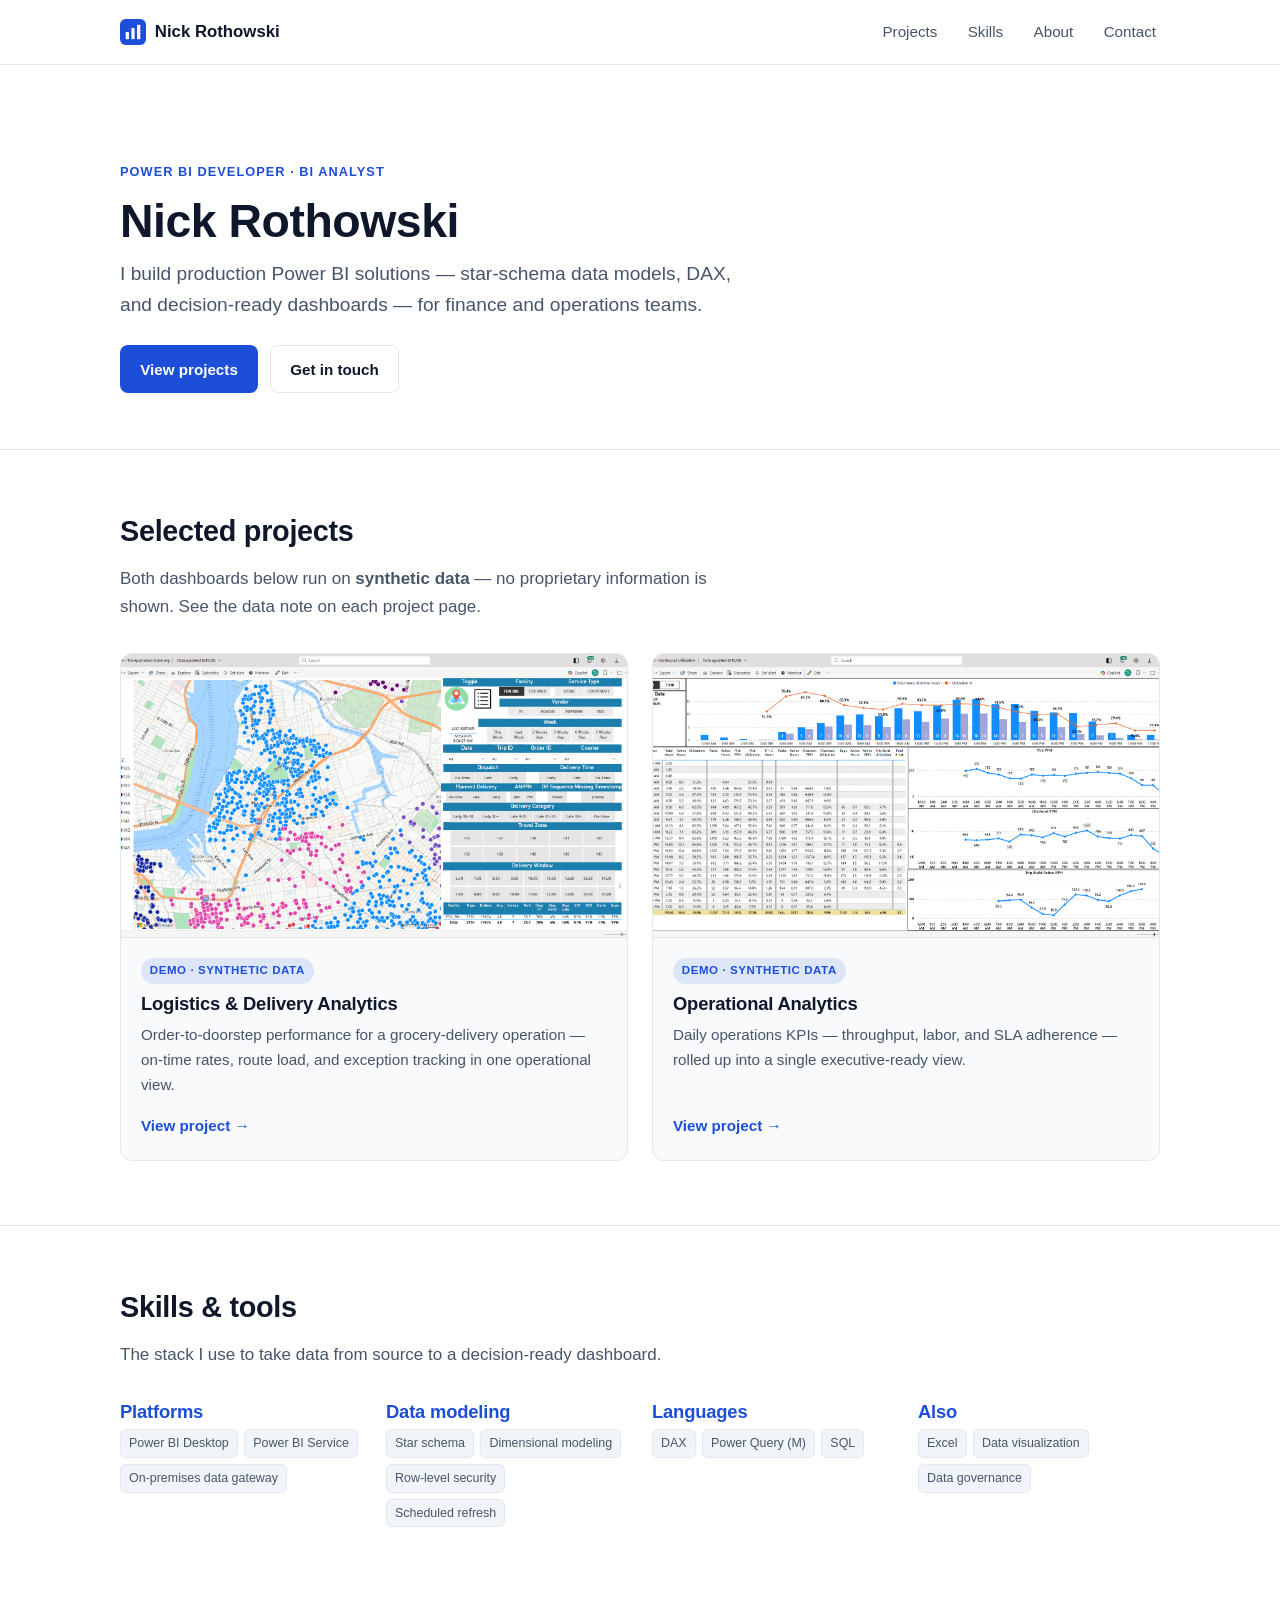
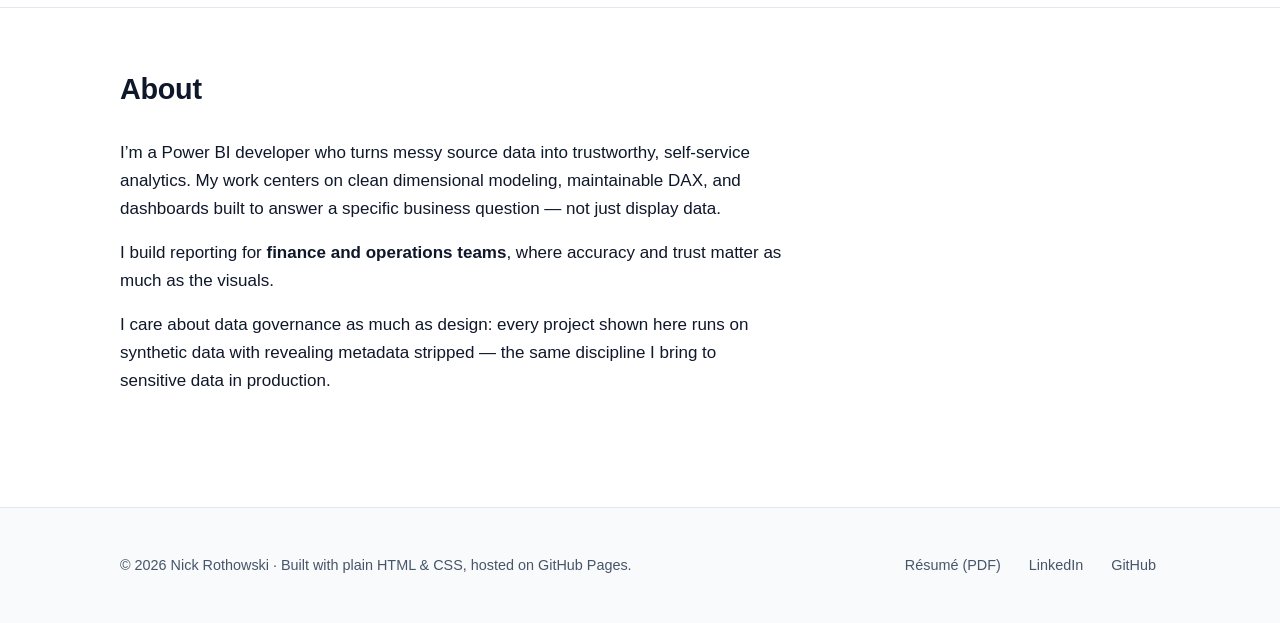
==== index.html @ 575de387 "Publish Skills, About, and resume; enlarge screenshots on click site-wide at max size About finalize" ====
<!DOCTYPE html>
<html lang="en">
<head>
  <meta charset="UTF-8" />
  <meta name="viewport" content="width=device-width, initial-scale=1.0" />
  <title>Nick Rothowski — Power BI Developer</title>
  <meta name="description" content="Power BI developer building star-schema models, DAX, and decision-ready dashboards for finance and operations teams. Portfolio of analytics projects on synthetic data." />
  <link rel="icon" type="image/svg+xml" href="assets/favicon.svg" />
  <link rel="stylesheet" href="css/styles.css" />
</head>
<body>
  <a class="skip-link" href="#main">Skip to content</a>

  <header class="site-header">
    <div class="container">
      <a class="brand" href="index.html">
        <img src="assets/favicon.svg" alt="" aria-hidden="true" />
        Nick Rothowski
      </a>
      <nav class="nav" aria-label="Primary">
        <a href="#projects">Projects</a>
        <a href="#skills">Skills</a>
        <a href="#about">About</a>
        <a href="#contact">Contact</a>
      </nav>
    </div>
  </header>

  <main id="main">
    <!-- Hero -->
    <section class="hero">
      <div class="container">
        <p class="eyebrow">Power BI Developer &middot; BI Analyst</p>
        <h1>Nick Rothowski</h1>
        <p class="lead">
          I build production Power BI solutions &mdash; star-schema data models, DAX, and
          decision-ready dashboards &mdash; for finance and operations teams.
        </p>
        <div class="hero-actions">
          <a class="btn btn-primary" href="#projects">View projects</a>
          <a class="btn btn-ghost" href="#contact">Get in touch</a>
        </div>
      </div>
    </section>

    <hr class="divider" />

    <!-- Projects -->
    <section id="projects">
      <div class="container">
        <div class="section-head">
          <h2>Selected projects</h2>
          <p>
            Both dashboards below run on <strong>synthetic data</strong> &mdash; no proprietary
            information is shown. See the data note on each project page.
          </p>
        </div>

        <div class="card-grid">
          <!-- Logistics -->
          <article class="card">
            <div class="thumb">
              <img src="assets/img/order-map.png" alt="Order Map view from the logistics dashboard" />
            </div>
            <div class="card-body">
              <span class="flag">Demo &middot; Synthetic data</span>
              <h3><a href="projects/logistics-demo.html">Logistics &amp; Delivery Analytics</a></h3>
              <p>
                Order-to-doorstep performance for a grocery-delivery operation &mdash; on-time
                rates, route load, and exception tracking in one operational view.
              </p>
              <a class="card-link" href="projects/logistics-demo.html">View project &rarr;</a>
            </div>
          </article>

          <!-- Operations -->
          <article class="card">
            <div class="thumb">
              <img src="assets/img/outbound-utilization.png" alt="Outbound Utilization view from the operations dashboard" />
            </div>
            <div class="card-body">
              <span class="flag">Demo &middot; Synthetic data</span>
              <h3><a href="projects/operations-demo.html">Operational Analytics</a></h3>
              <p>
                Daily operations KPIs &mdash; throughput, labor, and SLA adherence &mdash;
                rolled up into a single executive-ready view.
              </p>
              <a class="card-link" href="projects/operations-demo.html">View project &rarr;</a>
            </div>
          </article>
        </div>
      </div>
    </section>

    <hr class="divider" />

    <!-- Skills -->
    <section id="skills">
      <div class="container">
        <div class="section-head">
          <h2>Skills &amp; tools</h2>
          <p>The stack I use to take data from source to a decision-ready dashboard.</p>
        </div>
        <div class="build-grid">
          <div>
            <h3>Platforms</h3>
            <ul class="tags">
              <li>Power BI Desktop</li>
              <li>Power BI Service</li>
              <li>On-premises data gateway</li>
            </ul>
          </div>
          <div>
            <h3>Data modeling</h3>
            <ul class="tags">
              <li>Star schema</li>
              <li>Dimensional modeling</li>
              <li>Row-level security</li>
              <li>Scheduled refresh</li>
            </ul>
          </div>
          <div>
            <h3>Languages</h3>
            <ul class="tags">
              <li>DAX</li>
              <li>Power Query (M)</li>
              <li>SQL</li>
            </ul>
          </div>
          <div>
            <h3>Also</h3>
            <ul class="tags">
              <li>Excel</li>
              <li>Data visualization</li>
              <li>Data governance</li>
            </ul>
          </div>
        </div>
      </div>
    </section>

    <hr class="divider" />

    <!-- About -->
    <section id="about">
      <div class="container">
        <div class="section-head">
          <h2>About</h2>
        </div>
        <div class="prose stack">
          <p>
            I&rsquo;m a Power BI developer who turns messy source data into trustworthy,
            self-service analytics. My work centers on clean dimensional modeling, maintainable
            DAX, and dashboards built to answer a specific business question &mdash; not just display data.
          </p>
          <p>
            I build reporting for <strong>finance and operations teams</strong>, where accuracy and
            trust matter as much as the visuals.
          </p>
          <p>
            I care about data governance as much as design: every project shown here runs on
            synthetic data with revealing metadata stripped &mdash; the same discipline I bring to
            sensitive data in production.
          </p>
        </div>
      </div>
    </section>
  </main>

  <footer class="site-footer" id="contact">
    <div class="container">
      <p>&copy; <span id="year">2026</span> Nick Rothowski &middot; Built with plain HTML &amp; CSS, hosted on GitHub Pages.</p>
      <nav class="footer-links" aria-label="Contact and profiles">
        <a href="assets/Nick-Rothowski-Resume.pdf">Résumé (PDF)</a>
        <a href="https://www.linkedin.com/in/nrothowski" target="_blank" rel="noopener">LinkedIn</a>
        <a href="https://github.com/nrothowski" target="_blank" rel="noopener">GitHub</a>
      </nav>
    </div>
  </footer>

  <script src="js/lightbox.js" defer></script>
  <script>
    // Keep the footer year current without a build step.
    document.getElementById('year').textContent = new Date().getFullYear();
  </script>
</body>
</html>
---- css/styles.css ----
/* ==========================================================================
   Portfolio — professional, minimal stylesheet
   Single file, no build step. Light + dark mode via CSS variables.
   ========================================================================== */

/* Design tokens -------------------------------------------------------------- */
:root {
  --bg: #ffffff;
  --surface: #f8fafc;
  --surface-2: #f1f5f9;
  --text: #0f172a;
  --muted: #475569;
  --border: #e2e8f0;
  --accent: #1d4ed8;
  --accent-strong: #1e40af;
  --on-accent: #ffffff;        /* text color on accent-filled buttons */

  /* "Data & privacy" callout — green reads as safe / compliant */
  --note-bg: #ecfdf5;
  --note-border: #6ee7b7;
  --note-text: #065f46;

  --maxw: 1080px;
  --radius: 12px;
  --shadow: 0 1px 2px rgba(15, 23, 42, .04), 0 4px 16px rgba(15, 23, 42, .06);
  --font: -apple-system, BlinkMacSystemFont, "Segoe UI", Roboto, Helvetica, Arial,
          "Apple Color Emoji", "Segoe UI Emoji", sans-serif;
}

@media (prefers-color-scheme: dark) {
  :root {
    --bg: #0b1120;
    --surface: #111827;
    --surface-2: #1e293b;
    --text: #e2e8f0;
    --muted: #94a3b8;
    --border: #1e293b;
    --accent: #60a5fa;
    --accent-strong: #93c5fd;
    --on-accent: #0b1120;        /* dark text reads on the lighter dark-mode accent */
    --note-bg: rgba(6, 95, 70, .18);
    --note-border: #047857;
    --note-text: #6ee7b7;
    --shadow: 0 1px 2px rgba(0, 0, 0, .3), 0 4px 16px rgba(0, 0, 0, .35);
  }
}

/* Base ----------------------------------------------------------------------- */
*, *::before, *::after { box-sizing: border-box; }

html { scroll-behavior: smooth; }

body {
  margin: 0;
  font-family: var(--font);
  font-size: 17px;
  line-height: 1.65;
  color: var(--text);
  background: var(--bg);
  -webkit-font-smoothing: antialiased;
}

h1, h2, h3 { line-height: 1.2; letter-spacing: -0.01em; }
h1 { font-size: clamp(2rem, 4vw, 2.9rem); margin: 0 0 .5rem; }
h2 { font-size: clamp(1.4rem, 2.4vw, 1.8rem); margin: 0 0 1rem; }
h3 { font-size: 1.15rem; margin: 0 0 .4rem; }
p  { margin: 0 0 1rem; }

a { color: var(--accent); text-decoration: none; }
a:hover { color: var(--accent-strong); text-decoration: underline; }

:focus-visible {
  outline: 3px solid var(--accent);
  outline-offset: 2px;
  border-radius: 4px;
}

img { max-width: 100%; display: block; }

.container { max-width: var(--maxw); margin: 0 auto; padding: 0 1.25rem; }

/* Skip link for keyboard / screen-reader users */
.skip-link {
  position: absolute;
  left: -9999px;
  top: 0;
  background: var(--accent);
  color: #fff;
  padding: .6rem 1rem;
  z-index: 100;
}
.skip-link:focus { left: 1rem; top: 1rem; }

/* Header / nav --------------------------------------------------------------- */
.site-header {
  border-bottom: 1px solid var(--border);
  background: color-mix(in srgb, var(--bg) 85%, transparent);
  position: sticky;
  top: 0;
  z-index: 20;
  backdrop-filter: saturate(140%) blur(8px);
}
.site-header .container {
  display: flex;
  align-items: center;
  justify-content: space-between;
  gap: 1rem;
  min-height: 64px;
}
.brand {
  font-weight: 700;
  font-size: 1.05rem;
  color: var(--text);
  display: inline-flex;
  align-items: center;
  gap: .55rem;
}
.brand:hover { text-decoration: none; }
.brand img { width: 26px; height: 26px; }
.nav { display: flex; gap: 1.4rem; flex-wrap: wrap; }
.nav a { display: inline-block; padding: .35rem .25rem; color: var(--muted); font-size: .95rem; font-weight: 500; }
.nav a:hover { color: var(--accent); text-decoration: none; }

/* Hero ----------------------------------------------------------------------- */
.hero { padding: clamp(3rem, 8vw, 6rem) 0 clamp(2rem, 5vw, 3.5rem); }
.hero .eyebrow {
  text-transform: uppercase;
  letter-spacing: .08em;
  font-size: .8rem;
  font-weight: 600;
  color: var(--accent);
  margin: 0 0 .75rem;
}
.hero .lead { font-size: 1.2rem; color: var(--muted); max-width: 60ch; }
.hero-actions { margin-top: 1.5rem; display: flex; gap: .75rem; flex-wrap: wrap; }

/* Buttons -------------------------------------------------------------------- */
.btn {
  display: inline-flex;
  align-items: center;
  gap: .5rem;
  padding: .65rem 1.2rem;
  border-radius: 8px;
  font-weight: 600;
  font-size: .95rem;
  border: 1px solid transparent;
  cursor: pointer;
}
.btn-primary { background: var(--accent); color: var(--on-accent); }
.btn-primary:hover { background: var(--accent-strong); color: var(--on-accent); text-decoration: none; }
.btn-ghost { background: transparent; color: var(--text); border-color: var(--border); }
.btn-ghost:hover { background: var(--surface-2); text-decoration: none; }

/* Sections ------------------------------------------------------------------- */
section { padding: clamp(2.5rem, 6vw, 4rem) 0; }
.section-head { max-width: 65ch; margin-bottom: 2rem; }
.section-head p { color: var(--muted); margin: 0; }
.divider { border: 0; border-top: 1px solid var(--border); margin: 0; }

/* Project cards (landing) ---------------------------------------------------- */
.card-grid {
  display: grid;
  grid-template-columns: repeat(auto-fit, minmax(min(290px, 100%), 1fr));
  gap: 1.5rem;
}
.card {
  display: flex;
  flex-direction: column;
  background: var(--surface);
  border: 1px solid var(--border);
  border-radius: var(--radius);
  overflow: hidden;
  transition: transform .15s ease, box-shadow .15s ease;
}
.card:hover { transform: translateY(-3px); box-shadow: var(--shadow); }
.card .thumb { aspect-ratio: 16 / 9; background: var(--surface-2); border-bottom: 1px solid var(--border); }
.card .thumb img { width: 100%; height: 100%; object-fit: cover; }
.card-body { padding: 1.25rem 1.25rem 1.4rem; display: flex; flex-direction: column; flex: 1; }
.card .flag {
  align-self: flex-start;
  font-size: .72rem;
  font-weight: 700;
  text-transform: uppercase;
  letter-spacing: .05em;
  color: var(--accent);
  background: color-mix(in srgb, var(--accent) 12%, transparent);
  padding: .2rem .55rem;
  border-radius: 999px;
  margin-bottom: .6rem;
}
.card h3 a { color: var(--text); }
.card h3 a:hover { color: var(--accent); }
.card p { color: var(--muted); font-size: .95rem; }
.card .card-link { margin-top: auto; font-weight: 600; font-size: .95rem; }

/* Tags ----------------------------------------------------------------------- */
.tags { display: flex; flex-wrap: wrap; gap: .4rem; margin: .25rem 0 1rem; padding: 0; list-style: none; }
.tags li {
  font-size: .78rem;
  color: var(--muted);
  background: var(--surface-2);
  border: 1px solid var(--border);
  border-radius: 6px;
  padding: .18rem .5rem;
}

/* Data & privacy callout ----------------------------------------------------- */
.data-note {
  display: flex;
  gap: .85rem;
  background: var(--note-bg);
  border: 1px solid var(--note-border);
  color: var(--note-text);
  border-radius: var(--radius);
  padding: 1rem 1.15rem;
  margin: 1.5rem 0;
}
.data-note svg { flex: none; width: 22px; height: 22px; margin-top: 2px; }
.data-note strong { display: block; margin-bottom: .15rem; }
.data-note p { margin: 0; font-size: .95rem; }

/* Project page --------------------------------------------------------------- */
.project-hero { padding: clamp(2.5rem, 6vw, 4rem) 0 1rem; }
.project-hero .eyebrow { color: var(--accent); font-weight: 600; font-size: .85rem; letter-spacing: .04em; }
.project-hero .lead { font-size: 1.2rem; color: var(--muted); max-width: 65ch; }
.back-link { display: inline-block; margin-bottom: 1.25rem; font-size: .92rem; }

.gallery { display: grid; grid-template-columns: repeat(auto-fit, minmax(min(320px, 100%), 1fr)); gap: 1.25rem; }
.gallery figure { margin: 0; }
.gallery img {
  width: 100%;
  border: 1px solid var(--border);
  border-radius: var(--radius);
  background: var(--surface-2);
}
.gallery figcaption { color: var(--muted); font-size: .88rem; margin-top: .5rem; }

.build-grid { display: grid; grid-template-columns: repeat(auto-fit, minmax(min(240px, 100%), 1fr)); gap: 1.5rem; margin-top: 1rem; }
.build-grid h3 { color: var(--accent); }
.build-grid p { color: var(--muted); font-size: .95rem; margin: 0; }

.prose { max-width: 70ch; }
.prose ul { color: var(--muted); padding-left: 1.2rem; }
.prose li { margin-bottom: .4rem; }

/* Footer --------------------------------------------------------------------- */
.site-footer {
  border-top: 1px solid var(--border);
  background: var(--surface);
  padding: 2.5rem 0;
  margin-top: 2rem;
}
.site-footer .container { display: flex; flex-wrap: wrap; gap: 1rem 2rem; justify-content: space-between; align-items: center; }
.site-footer p { color: var(--muted); font-size: .9rem; margin: 0; }
.footer-links { display: flex; gap: 1.25rem; flex-wrap: wrap; }
.footer-links a { display: inline-block; padding: .35rem .25rem; color: var(--muted); font-size: .9rem; }
.footer-links a:hover { color: var(--accent); text-decoration: none; }

/* Utilities ------------------------------------------------------------------ */
.muted { color: var(--muted); }
.stack > * + * { margin-top: 1rem; }

/* Small screens: stack the header so nav links don't cram beside the name ----- */
@media (max-width: 560px) {
  .site-header .container {
    flex-direction: column;
    align-items: stretch;
    gap: .5rem;
    min-height: 0;
    padding-top: .75rem;
    padding-bottom: .75rem;
  }
  .nav { justify-content: center; gap: .25rem 1.1rem; }
}

/* Lightbox (click-to-enlarge gallery screenshots) ---------------------------- */
.gallery img, .card .thumb img { cursor: zoom-in; }
.lightbox {
  position: fixed;
  inset: 0;
  z-index: 1000;
  display: none;
  flex-direction: column;
  align-items: center;
  justify-content: center;
  gap: .6rem;
  padding: 1rem;
  background: rgba(2, 6, 23, .88);
  backdrop-filter: blur(4px);
}
.lightbox.is-open { display: flex; }
.lightbox-img {
  max-width: 98vw;
  max-height: 90vh;
  width: auto;
  height: auto;
  border-radius: 8px;
  background: #fff;
  box-shadow: 0 12px 48px rgba(0, 0, 0, .55);
}
.lightbox-caption {
  margin: 0;
  max-width: 70ch;
  text-align: center;
  color: #e2e8f0;
  font-size: .92rem;
}
.lightbox-close {
  position: absolute;
  top: 1rem;
  right: 1.25rem;
  width: 44px;
  height: 44px;
  font-size: 1.7rem;
  line-height: 1;
  color: #fff;
  background: rgba(255, 255, 255, .12);
  border: 1px solid rgba(255, 255, 255, .28);
  border-radius: 8px;
  cursor: pointer;
}
.lightbox-close:hover { background: rgba(255, 255, 255, .22); }
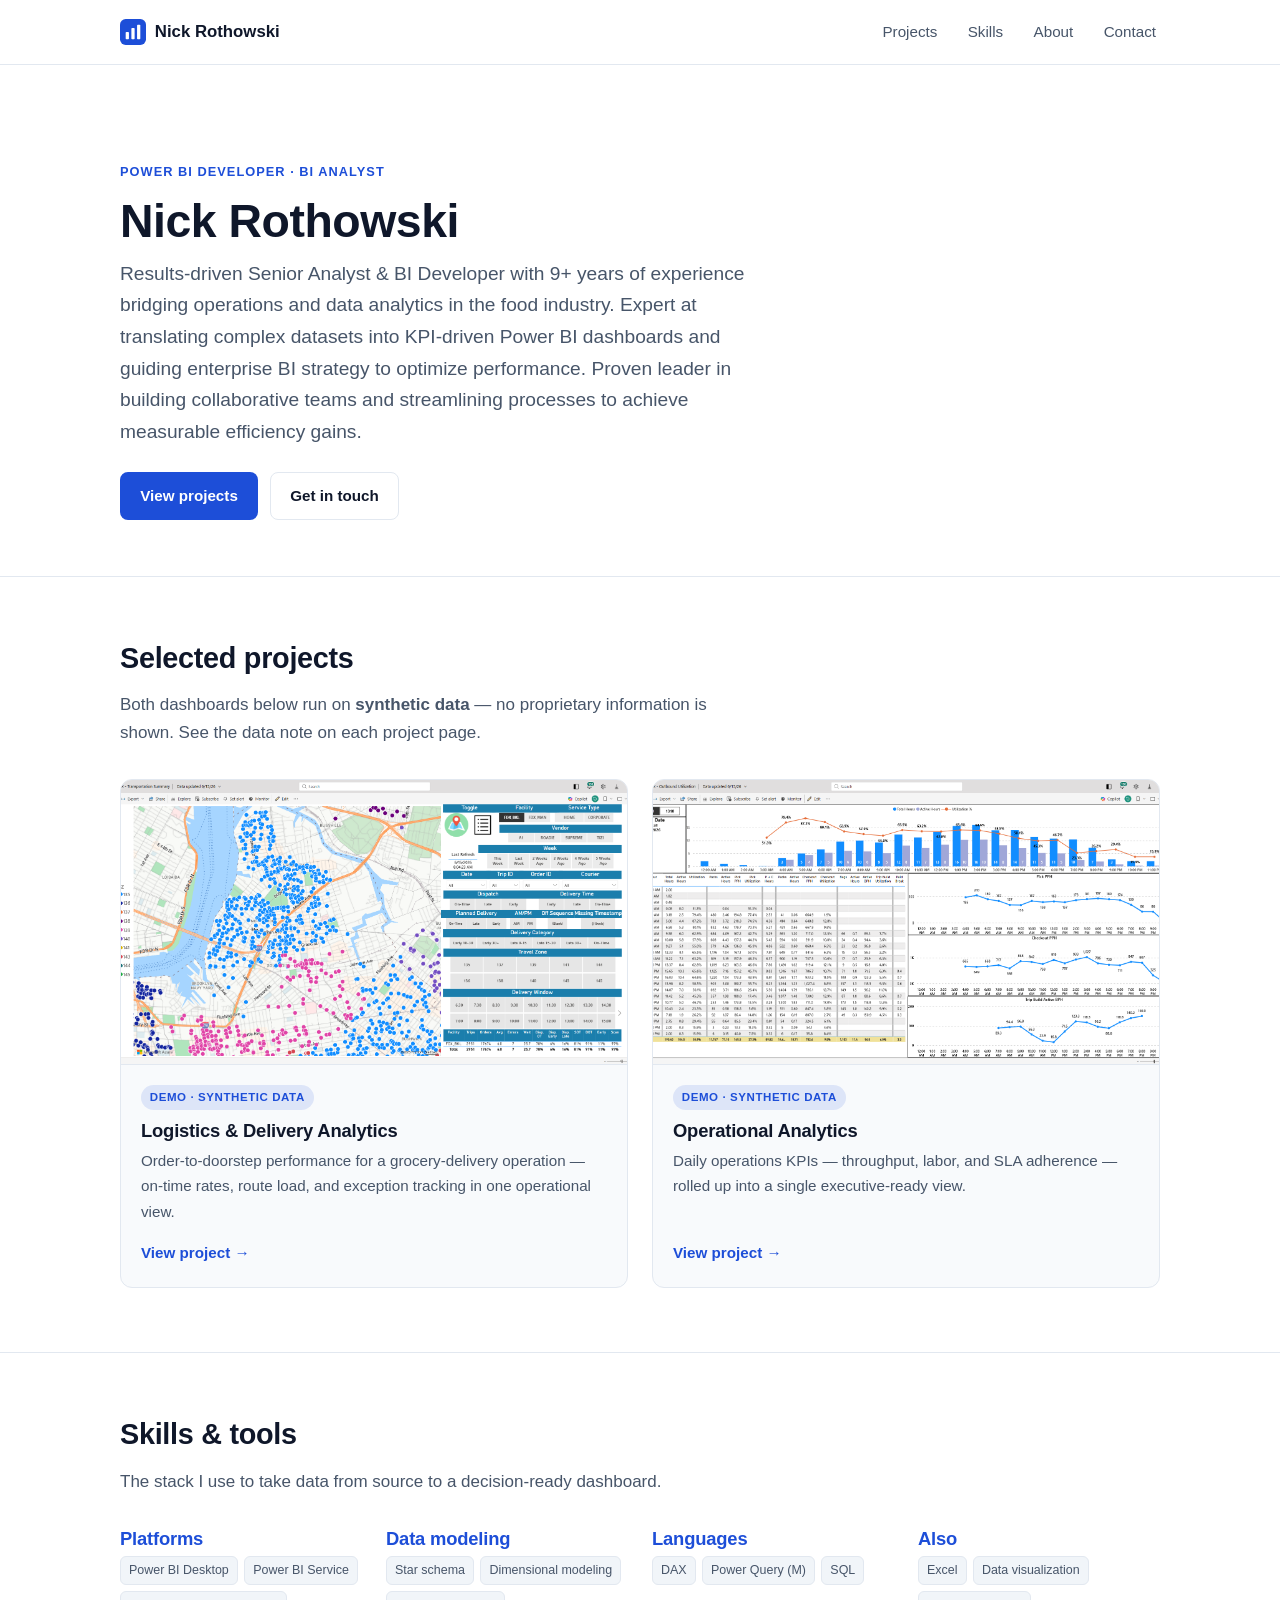
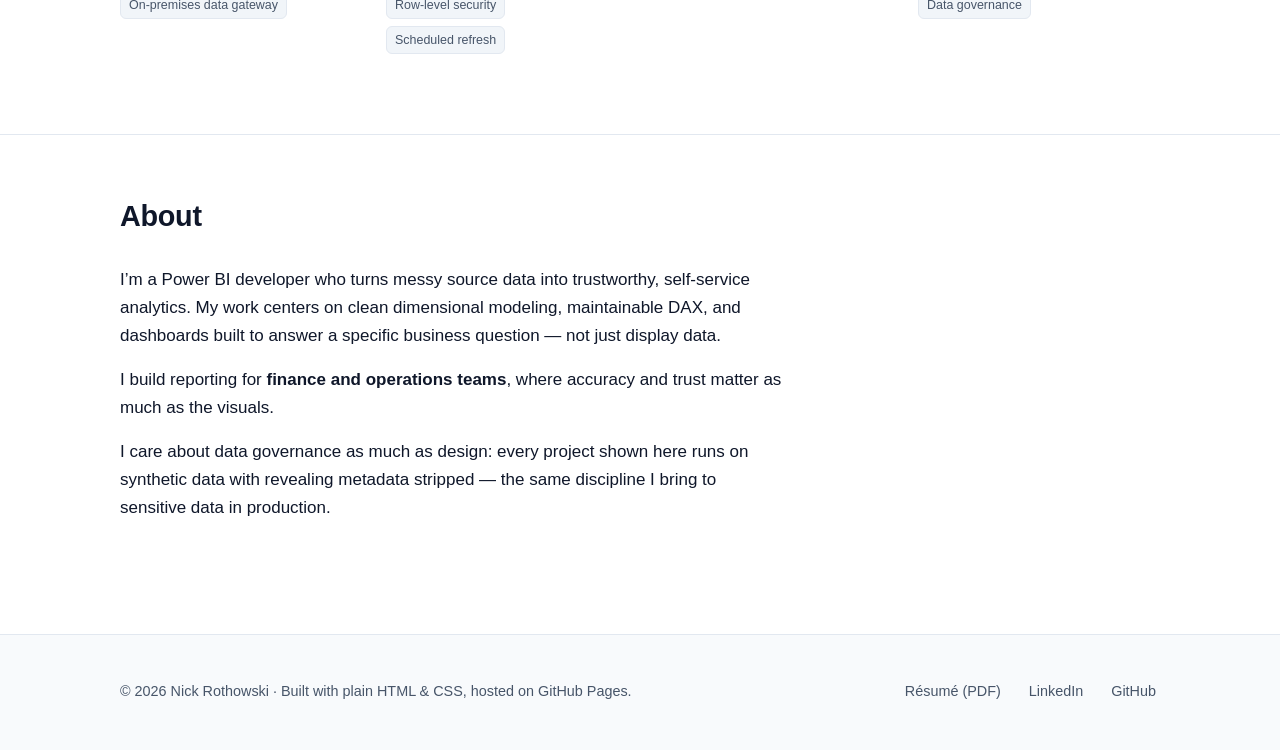
==== commit 0585b780: "Update hero summary; auto-calculate years of experience from Sept 2017" ====
--- a/index.html
+++ b/index.html
@@ -33,8 +33,11 @@
         <p class="eyebrow">Power BI Developer &middot; BI Analyst</p>
         <h1>Nick Rothowski</h1>
         <p class="lead">
-          I build production Power BI solutions &mdash; star-schema data models, DAX, and
-          decision-ready dashboards &mdash; for finance and operations teams.
+          Results-driven Senior Analyst &amp; BI Developer with <span id="yoe">8</span>+ years of
+          experience bridging operations and data analytics in the food industry. Expert at translating
+          complex datasets into KPI-driven Power BI dashboards and guiding enterprise BI strategy to
+          optimize performance. Proven leader in building collaborative teams and streamlining processes
+          to achieve measurable efficiency gains.
         </p>
         <div class="hero-actions">
           <a class="btn btn-primary" href="#projects">View projects</a>
@@ -182,6 +185,19 @@
   <script>
     // Keep the footer year current without a build step.
     document.getElementById('year').textContent = new Date().getFullYear();
+
+    // Years of experience — full years since the start date (Sept 5, 2017)
+    (function () {
+      var start = new Date(2017, 8, 5);   // months are 0-indexed, so 8 = September
+      var now = new Date();
+      var years = now.getFullYear() - start.getFullYear();
+      var beforeAnniversary =
+        now.getMonth() < start.getMonth() ||
+        (now.getMonth() === start.getMonth() && now.getDate() < start.getDate());
+      if (beforeAnniversary) years--;
+      var el = document.getElementById('yoe');
+      if (el) el.textContent = years;
+    })();
   </script>
 </body>
 </html>
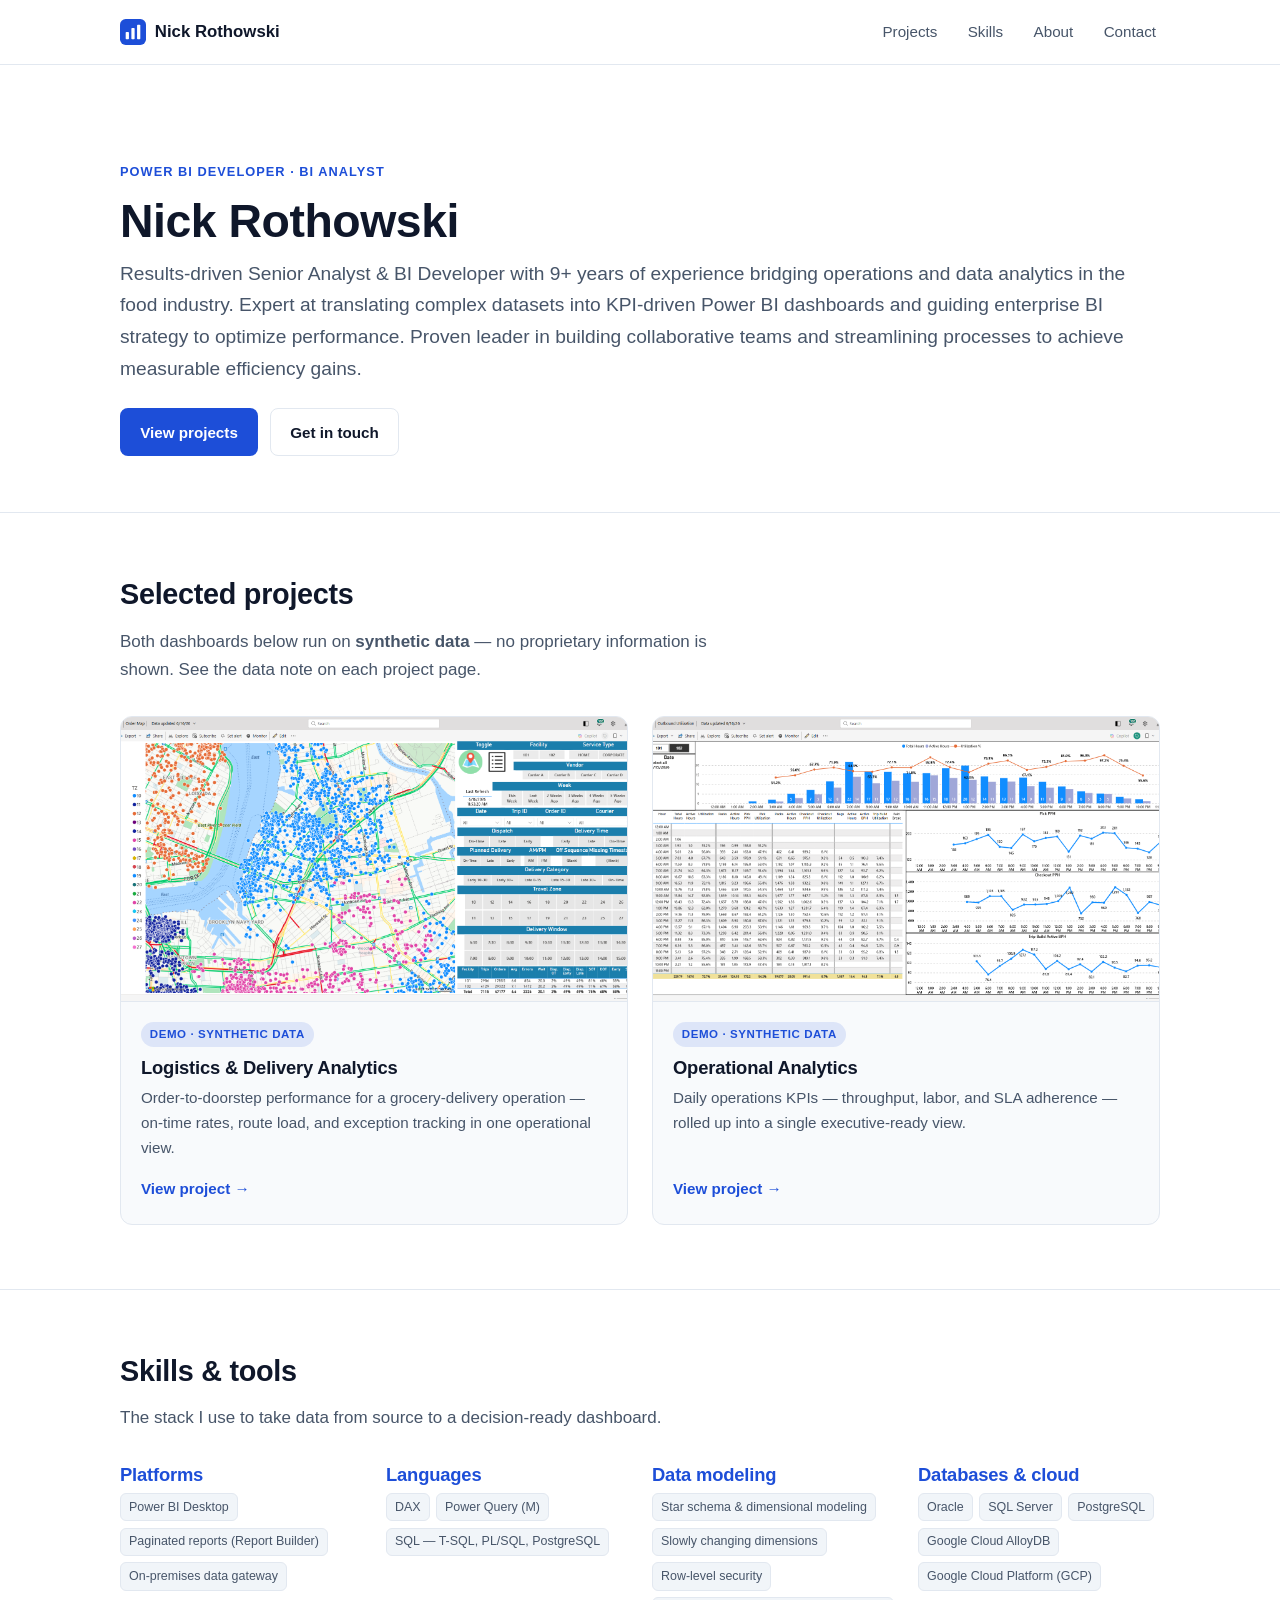
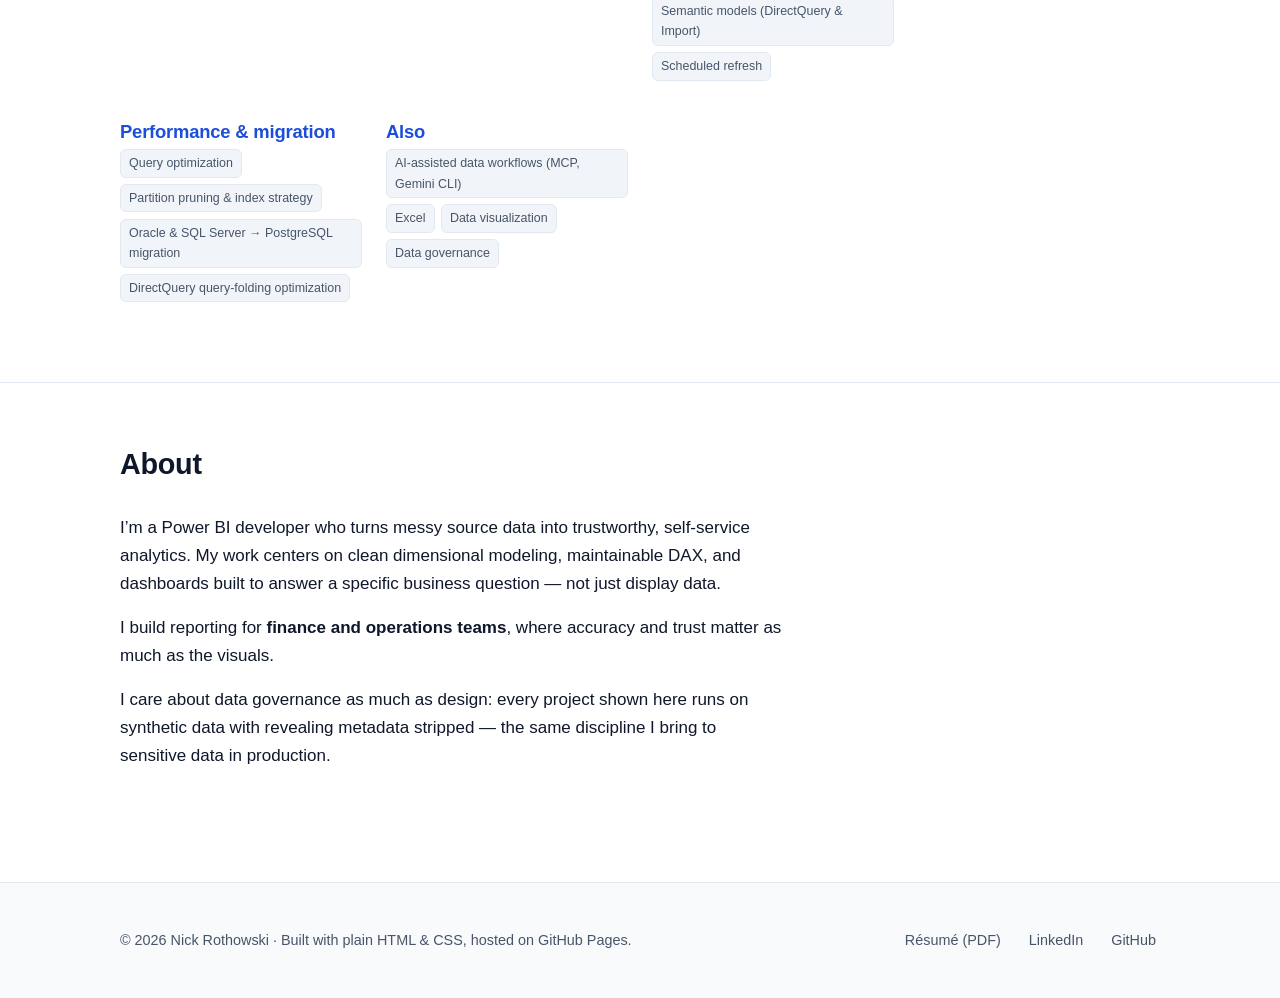
==== commit abdb7088: "Expand Skills & tools (databases/cloud, performance/migration, AI workflows)" ====
--- a/index.html
+++ b/index.html
@@ -109,17 +109,8 @@
             <h3>Platforms</h3>
             <ul class="tags">
               <li>Power BI Desktop</li>
-              <li>Power BI Service</li>
+              <li>Paginated reports (Report Builder)</li>
               <li>On-premises data gateway</li>
-            </ul>
-          </div>
-          <div>
-            <h3>Data modeling</h3>
-            <ul class="tags">
-              <li>Star schema</li>
-              <li>Dimensional modeling</li>
-              <li>Row-level security</li>
-              <li>Scheduled refresh</li>
             </ul>
           </div>
           <div>
@@ -127,12 +118,42 @@
             <ul class="tags">
               <li>DAX</li>
               <li>Power Query (M)</li>
-              <li>SQL</li>
+              <li>SQL &mdash; T-SQL, PL/SQL, PostgreSQL</li>
+            </ul>
+          </div>
+          <div>
+            <h3>Data modeling</h3>
+            <ul class="tags">
+              <li>Star schema &amp; dimensional modeling</li>
+              <li>Slowly changing dimensions</li>
+              <li>Row-level security</li>
+              <li>Semantic models (DirectQuery &amp; Import)</li>
+              <li>Scheduled refresh</li>
+            </ul>
+          </div>
+          <div>
+            <h3>Databases &amp; cloud</h3>
+            <ul class="tags">
+              <li>Oracle</li>
+              <li>SQL Server</li>
+              <li>PostgreSQL</li>
+              <li>Google Cloud AlloyDB</li>
+              <li>Google Cloud Platform (GCP)</li>
+            </ul>
+          </div>
+          <div>
+            <h3>Performance &amp; migration</h3>
+            <ul class="tags">
+              <li>Query optimization</li>
+              <li>Partition pruning &amp; index strategy</li>
+              <li>Oracle &amp; SQL Server &rarr; PostgreSQL migration</li>
+              <li>DirectQuery query-folding optimization</li>
             </ul>
           </div>
           <div>
             <h3>Also</h3>
             <ul class="tags">
+              <li>AI-assisted data workflows (MCP, Gemini CLI)</li>
               <li>Excel</li>
               <li>Data visualization</li>
               <li>Data governance</li>
--- a/css/styles.css
+++ b/css/styles.css
@@ -131,7 +131,7 @@
   color: var(--accent);
   margin: 0 0 .75rem;
 }
-.hero .lead { font-size: 1.2rem; color: var(--muted); max-width: 60ch; }
+.hero .lead { font-size: 1.2rem; color: var(--muted); max-width: none; }
 .hero-actions { margin-top: 1.5rem; display: flex; gap: .75rem; flex-wrap: wrap; }
 
 /* Buttons -------------------------------------------------------------------- */
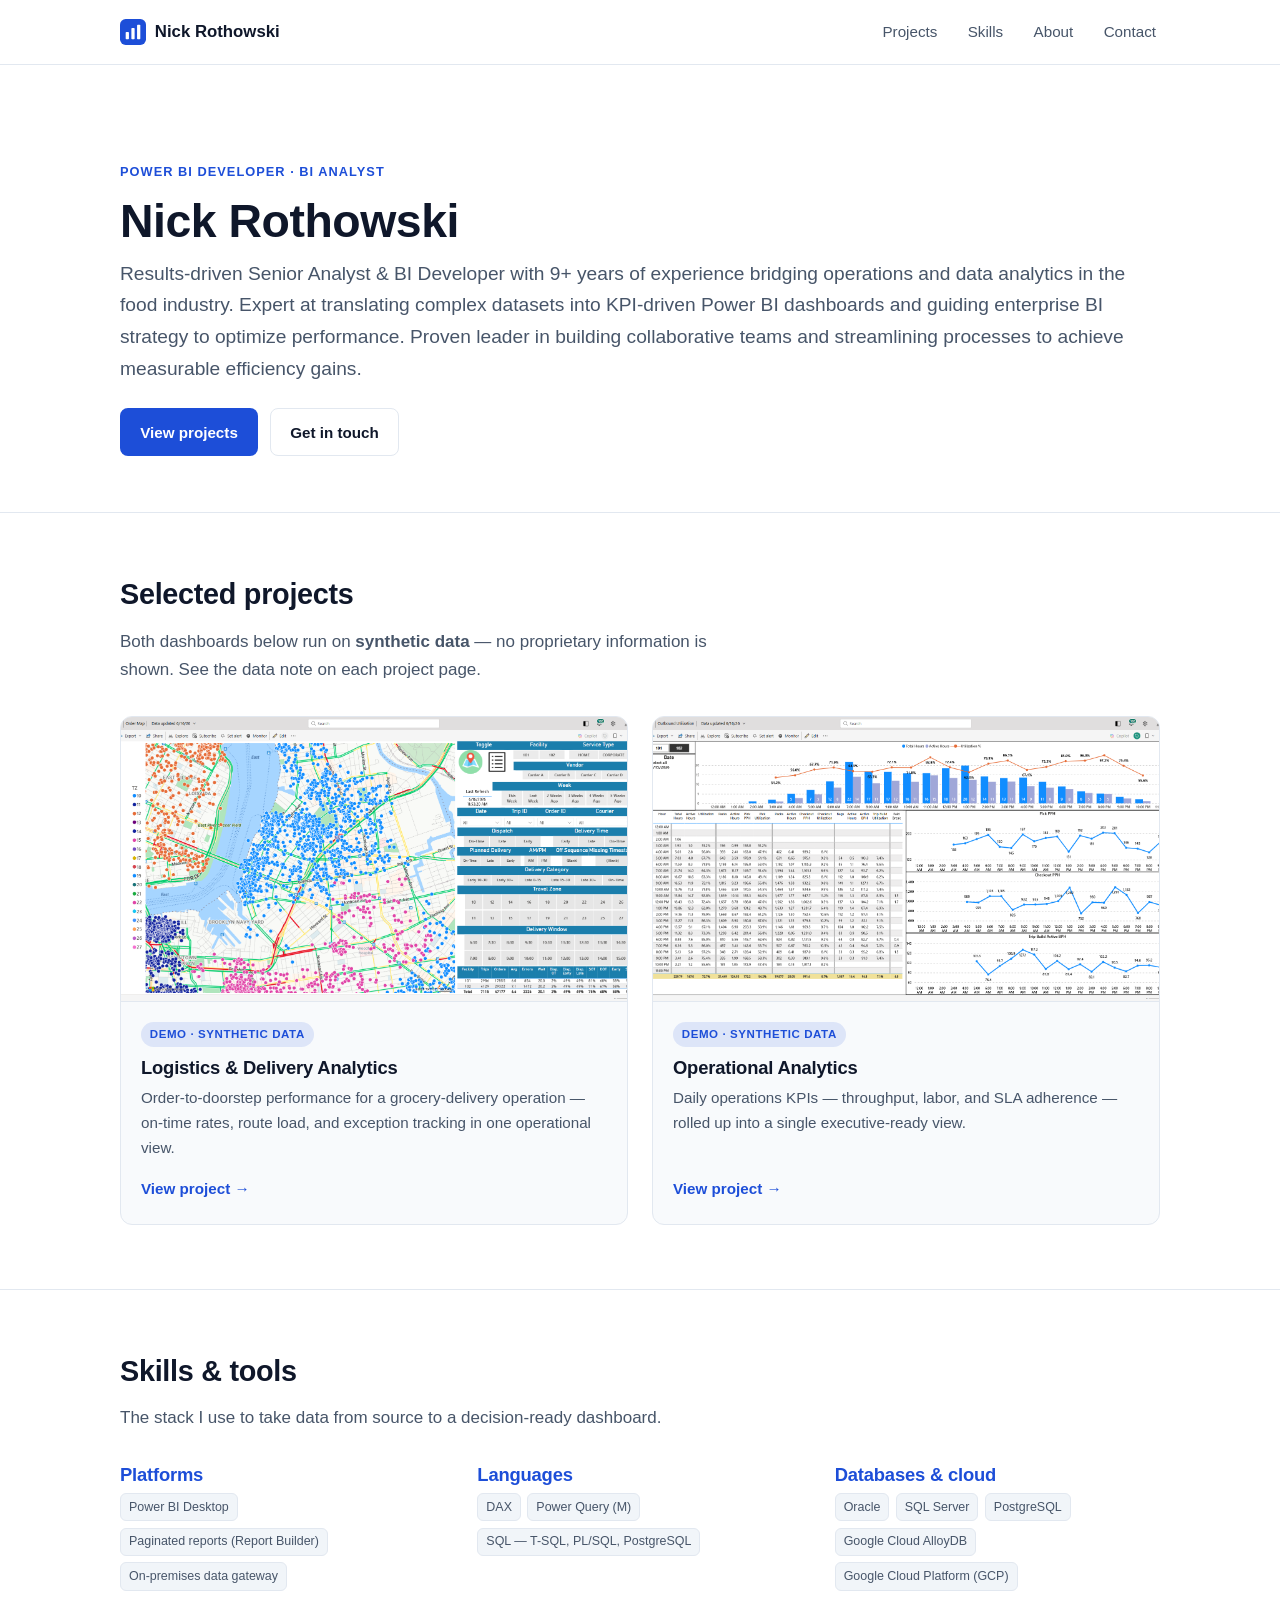
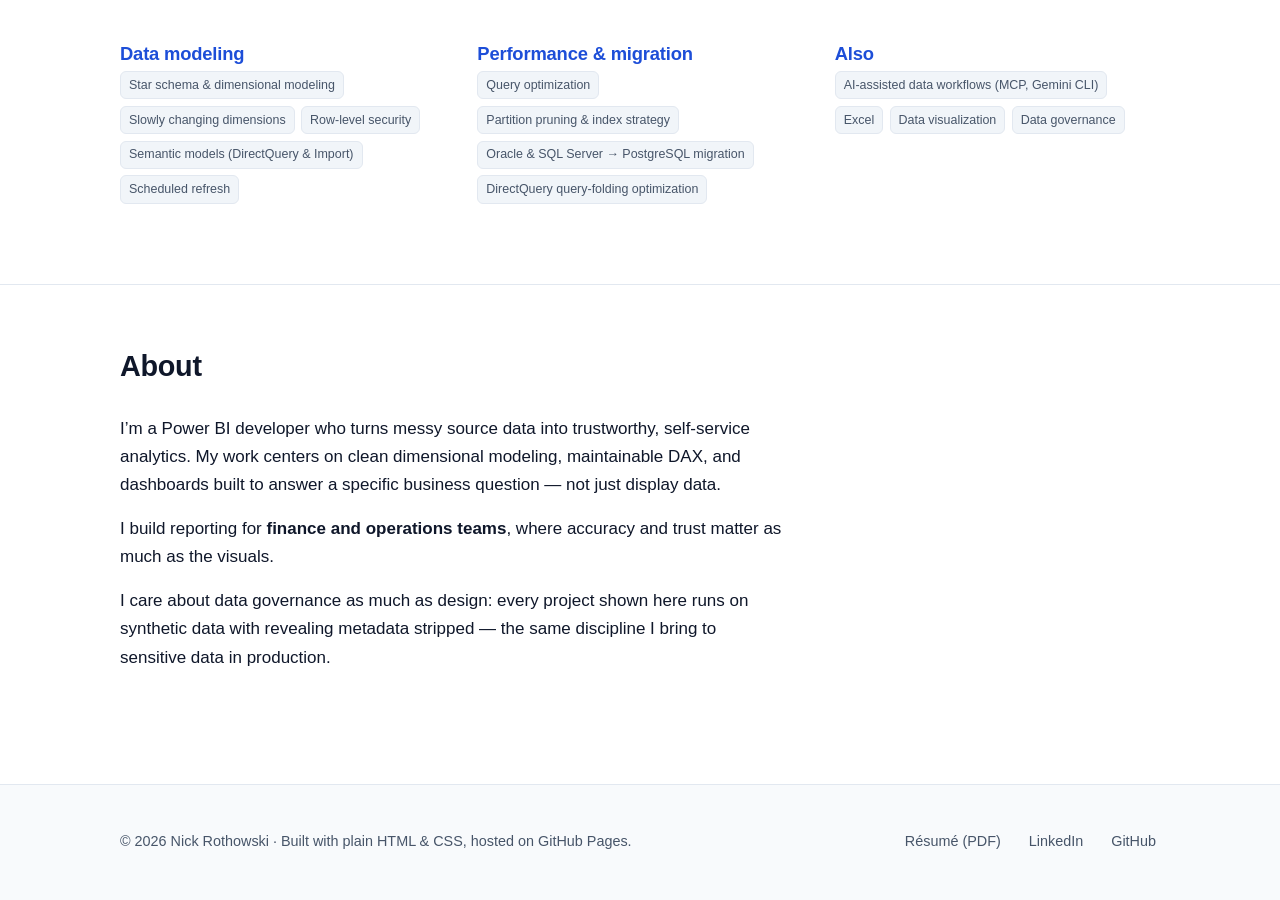
==== commit f075bd9d: "Lay out Skills as a fixed 3-column grid; reorder groups into two clean rows" ====
--- a/index.html
+++ b/index.html
@@ -104,7 +104,7 @@
           <h2>Skills &amp; tools</h2>
           <p>The stack I use to take data from source to a decision-ready dashboard.</p>
         </div>
-        <div class="build-grid">
+        <div class="build-grid skills-grid">
           <div>
             <h3>Platforms</h3>
             <ul class="tags">
@@ -119,6 +119,16 @@
               <li>DAX</li>
               <li>Power Query (M)</li>
               <li>SQL &mdash; T-SQL, PL/SQL, PostgreSQL</li>
+            </ul>
+          </div>
+          <div>
+            <h3>Databases &amp; cloud</h3>
+            <ul class="tags">
+              <li>Oracle</li>
+              <li>SQL Server</li>
+              <li>PostgreSQL</li>
+              <li>Google Cloud AlloyDB</li>
+              <li>Google Cloud Platform (GCP)</li>
             </ul>
           </div>
           <div>
@@ -129,16 +139,6 @@
               <li>Row-level security</li>
               <li>Semantic models (DirectQuery &amp; Import)</li>
               <li>Scheduled refresh</li>
-            </ul>
-          </div>
-          <div>
-            <h3>Databases &amp; cloud</h3>
-            <ul class="tags">
-              <li>Oracle</li>
-              <li>SQL Server</li>
-              <li>PostgreSQL</li>
-              <li>Google Cloud AlloyDB</li>
-              <li>Google Cloud Platform (GCP)</li>
             </ul>
           </div>
           <div>
--- a/css/styles.css
+++ b/css/styles.css
@@ -239,6 +239,11 @@
 .build-grid h3 { color: var(--accent); }
 .build-grid p { color: var(--muted); font-size: .95rem; margin: 0; }
 
+/* Skills section: fixed 3-column layout (overrides build-grid auto-fit), roomier spacing */
+.skills-grid { grid-template-columns: repeat(3, 1fr); gap: 2.25rem 2rem; }
+@media (max-width: 880px) { .skills-grid { grid-template-columns: repeat(2, 1fr); } }
+@media (max-width: 640px) { .skills-grid { grid-template-columns: 1fr; } }
+
 .prose { max-width: 70ch; }
 .prose ul { color: var(--muted); padding-left: 1.2rem; }
 .prose li { margin-bottom: .4rem; }
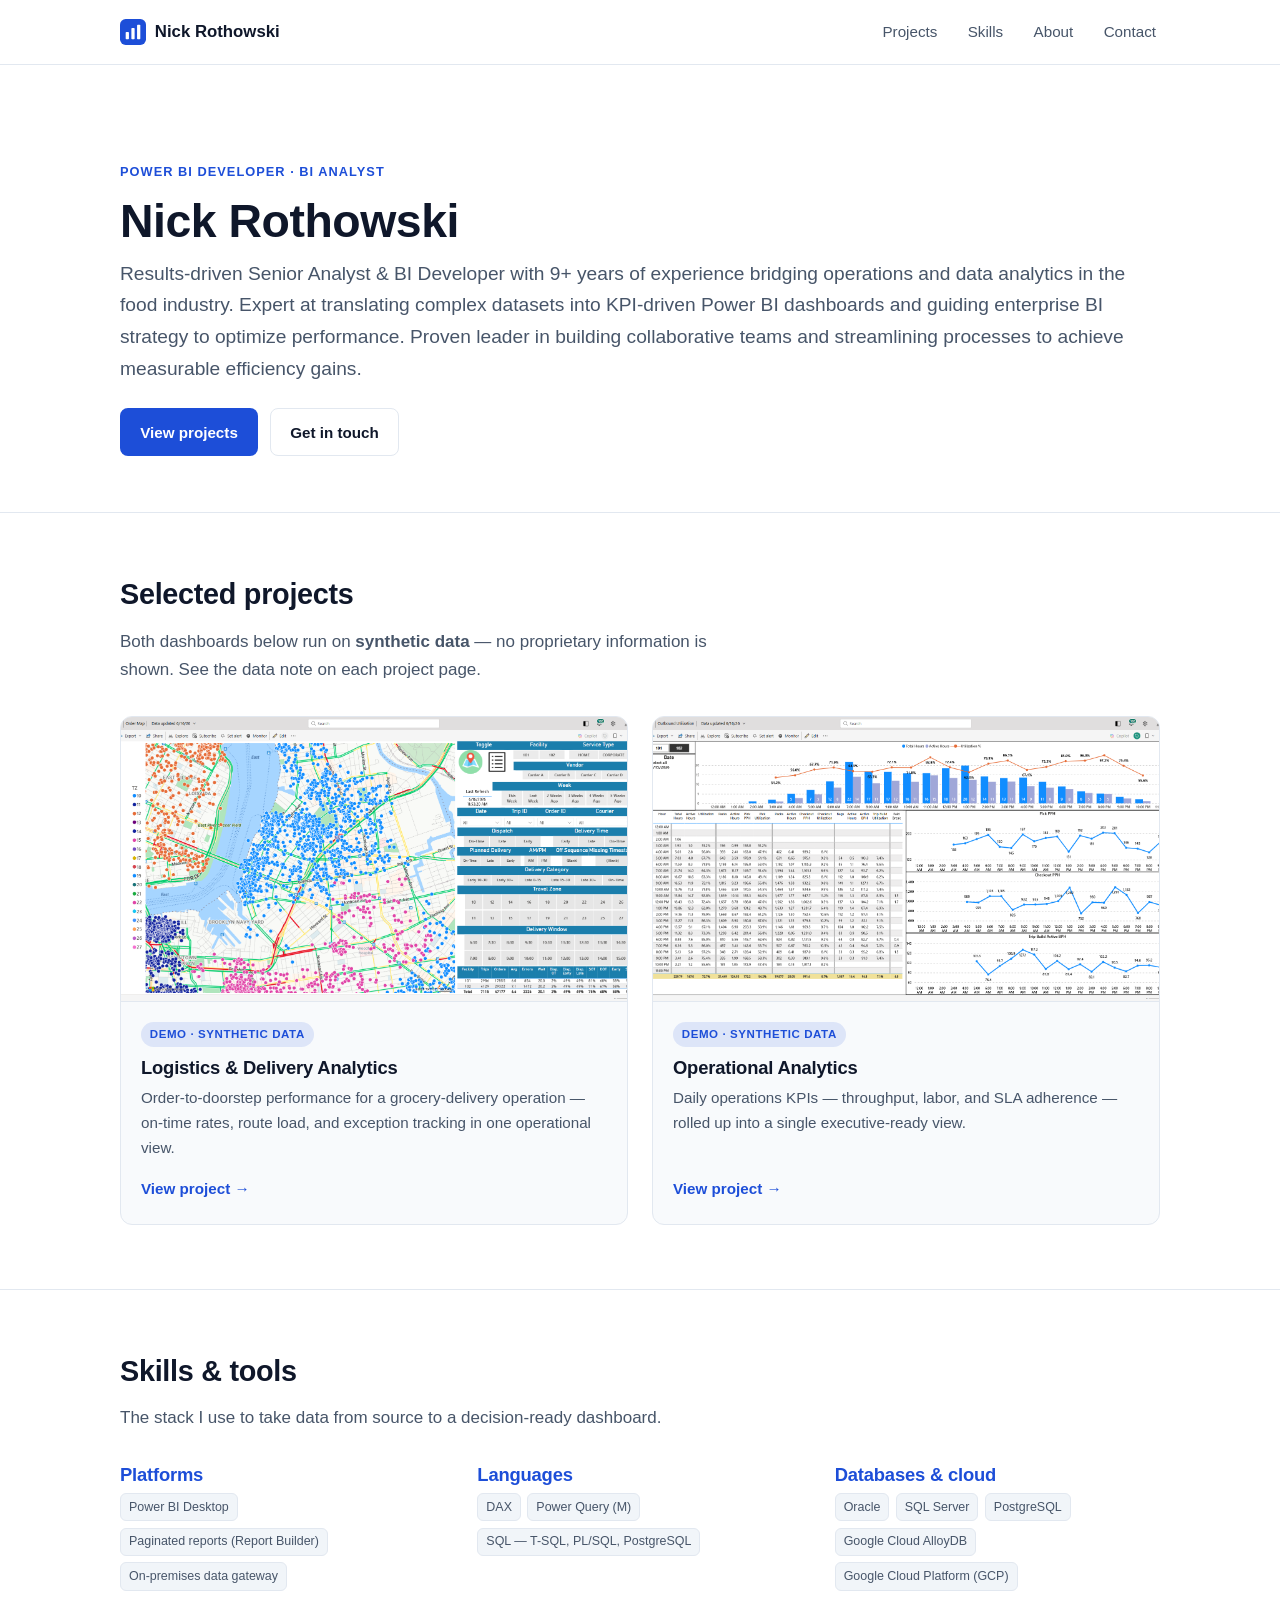
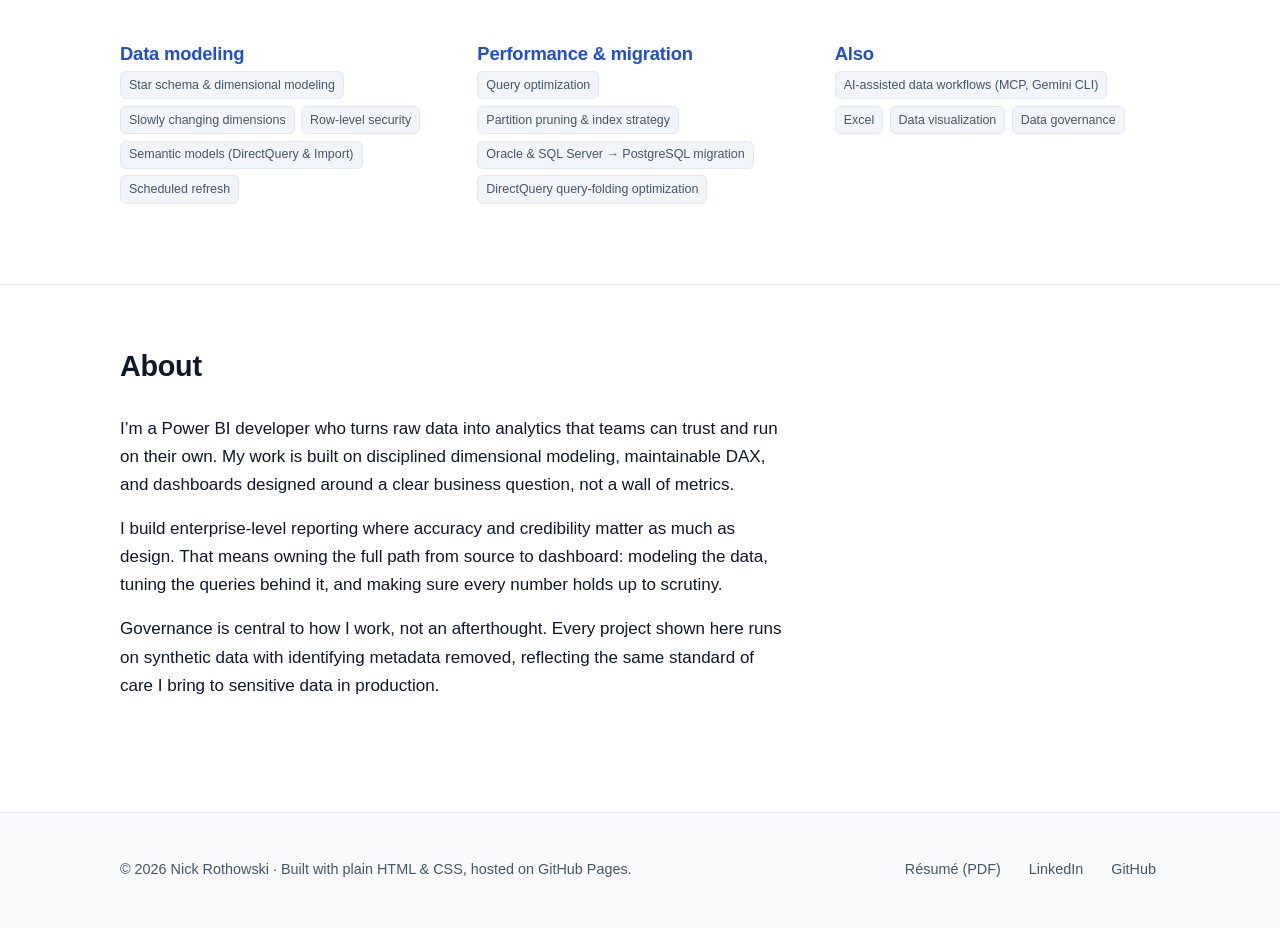
==== commit 0b5866e0: "Update About section copy" ====
--- a/index.html
+++ b/index.html
@@ -173,17 +173,18 @@
         </div>
         <div class="prose stack">
           <p>
-            I&rsquo;m a Power BI developer who turns messy source data into trustworthy,
-            self-service analytics. My work centers on clean dimensional modeling, maintainable
-            DAX, and dashboards built to answer a specific business question &mdash; not just display data.
-          </p>
-          <p>
-            I build reporting for <strong>finance and operations teams</strong>, where accuracy and
-            trust matter as much as the visuals.
-          </p>
-          <p>
-            I care about data governance as much as design: every project shown here runs on
-            synthetic data with revealing metadata stripped &mdash; the same discipline I bring to
+            I&rsquo;m a Power BI developer who turns raw data into analytics that teams can trust and run on
+            their own. My work is built on disciplined dimensional modeling, maintainable DAX, and dashboards
+            designed around a clear business question, not a wall of metrics.
+          </p>
+          <p>
+            I build enterprise-level reporting where accuracy and credibility matter as much as design. That
+            means owning the full path from source to dashboard: modeling the data, tuning the queries behind
+            it, and making sure every number holds up to scrutiny.
+          </p>
+          <p>
+            Governance is central to how I work, not an afterthought. Every project shown here runs on
+            synthetic data with identifying metadata removed, reflecting the same standard of care I bring to
             sensitive data in production.
           </p>
         </div>
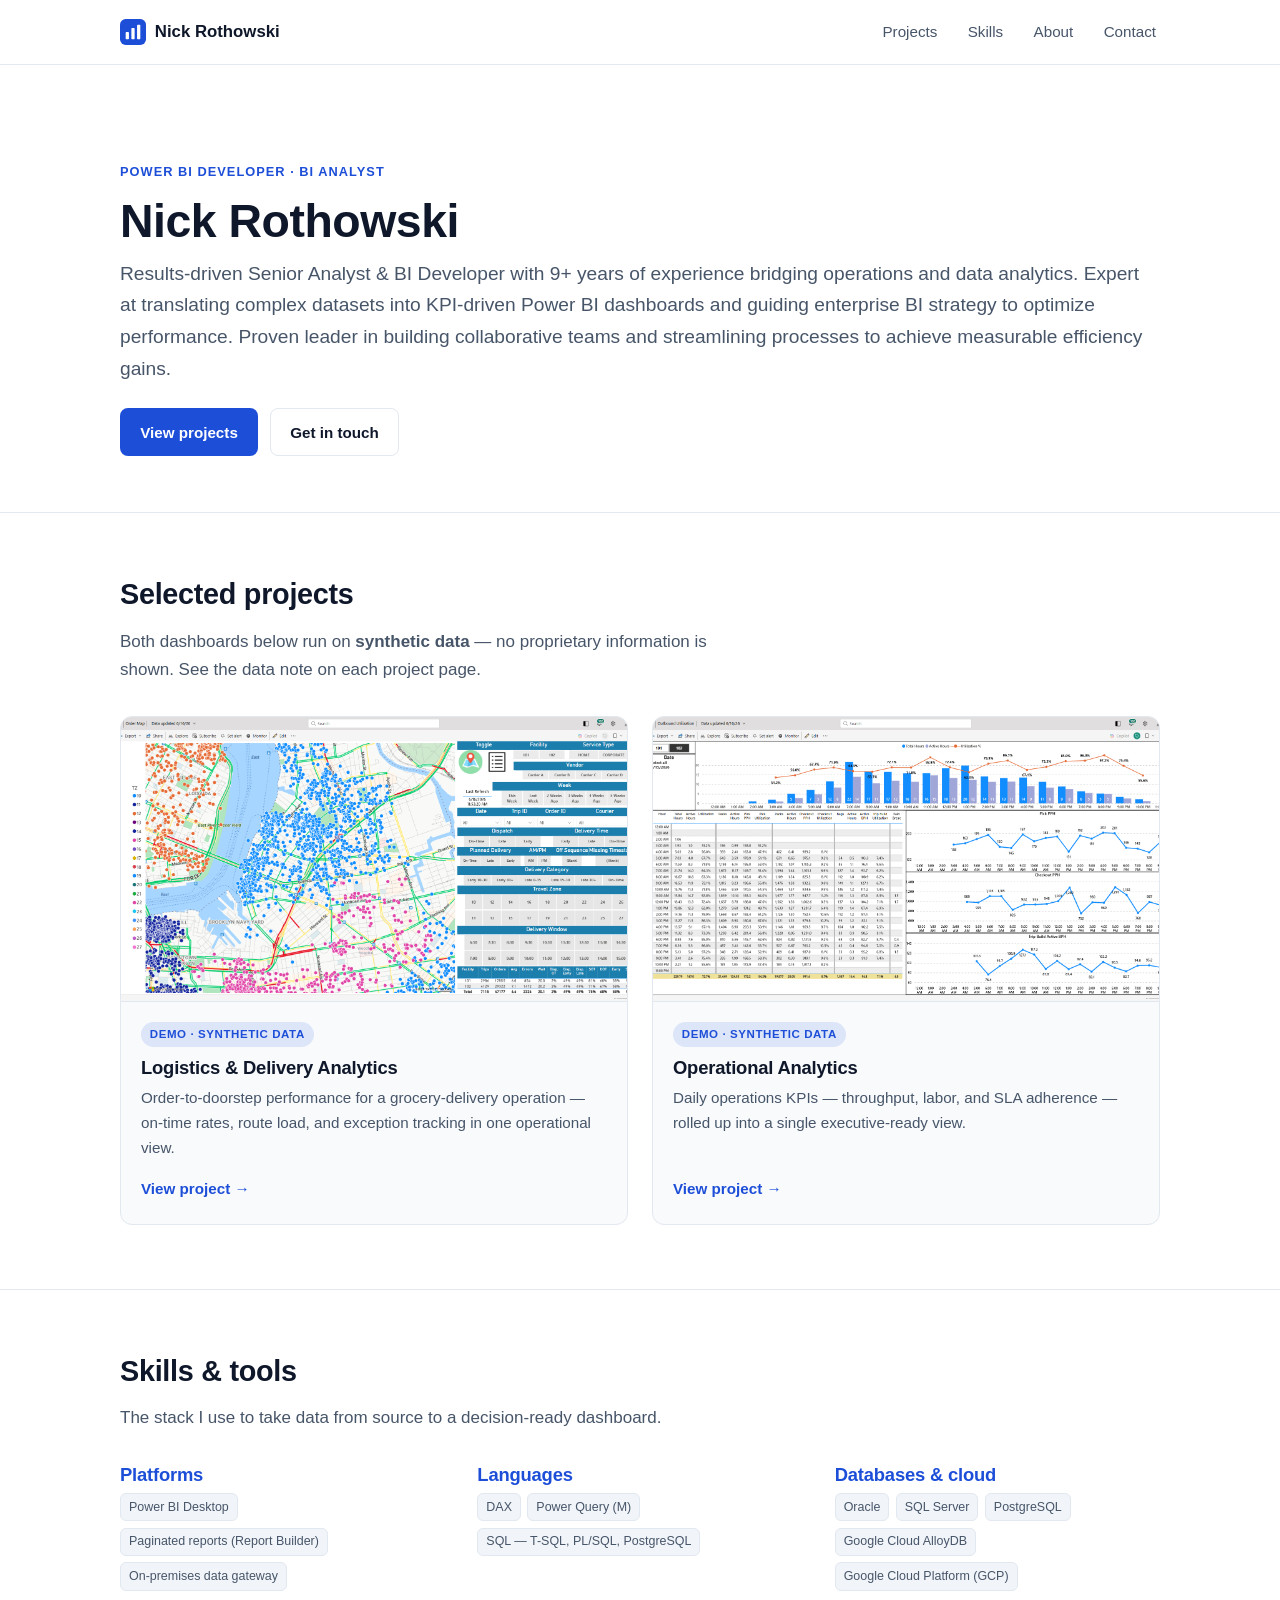
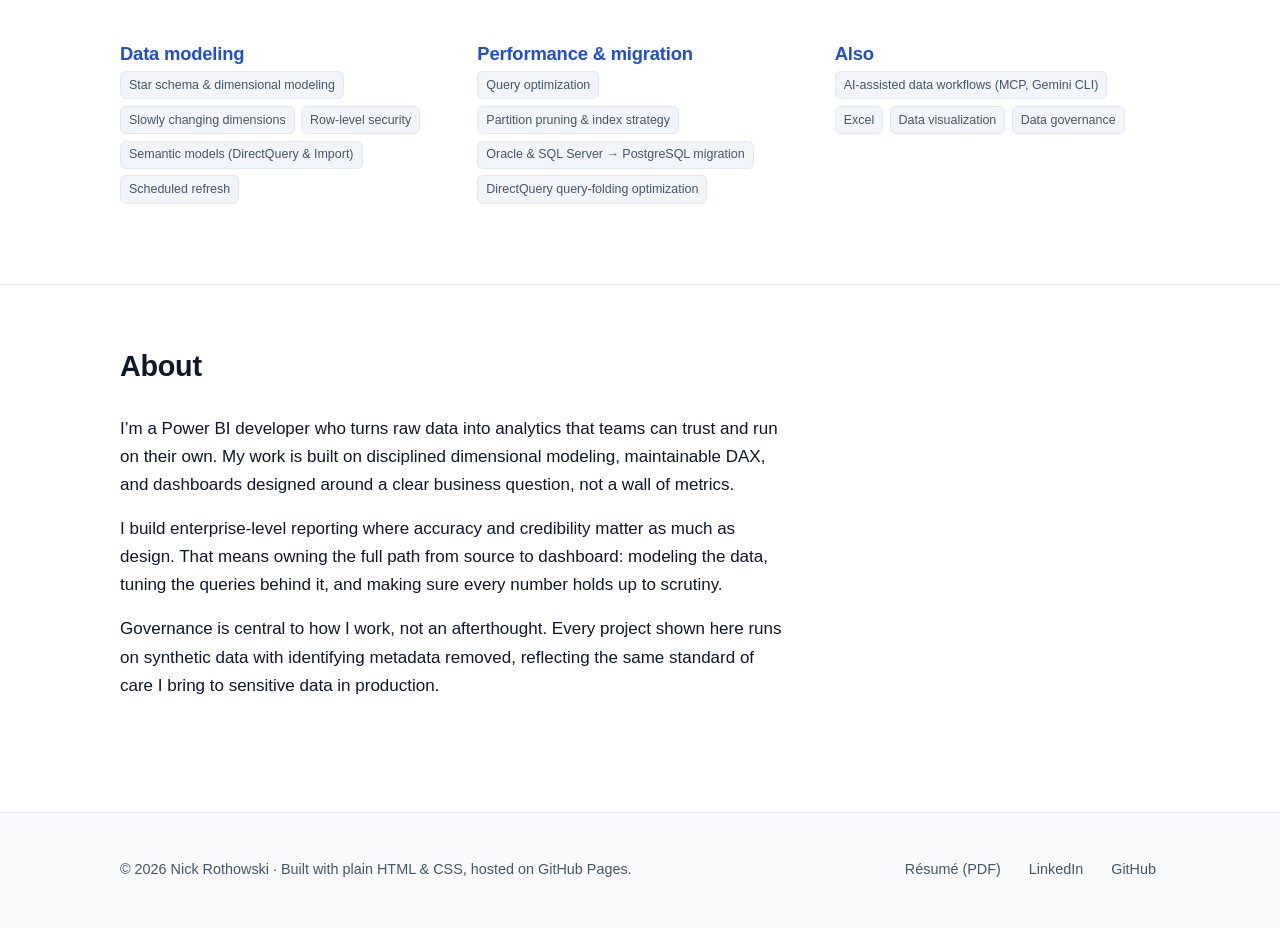
==== commit 0e0f3f12: "Remove 'food industry' from hero description" ====
--- a/index.html
+++ b/index.html
@@ -34,7 +34,7 @@
         <h1>Nick Rothowski</h1>
         <p class="lead">
           Results-driven Senior Analyst &amp; BI Developer with <span id="yoe">8</span>+ years of
-          experience bridging operations and data analytics in the food industry. Expert at translating
+          experience bridging operations and data analytics. Expert at translating
           complex datasets into KPI-driven Power BI dashboards and guiding enterprise BI strategy to
           optimize performance. Proven leader in building collaborative teams and streamlining processes
           to achieve measurable efficiency gains.
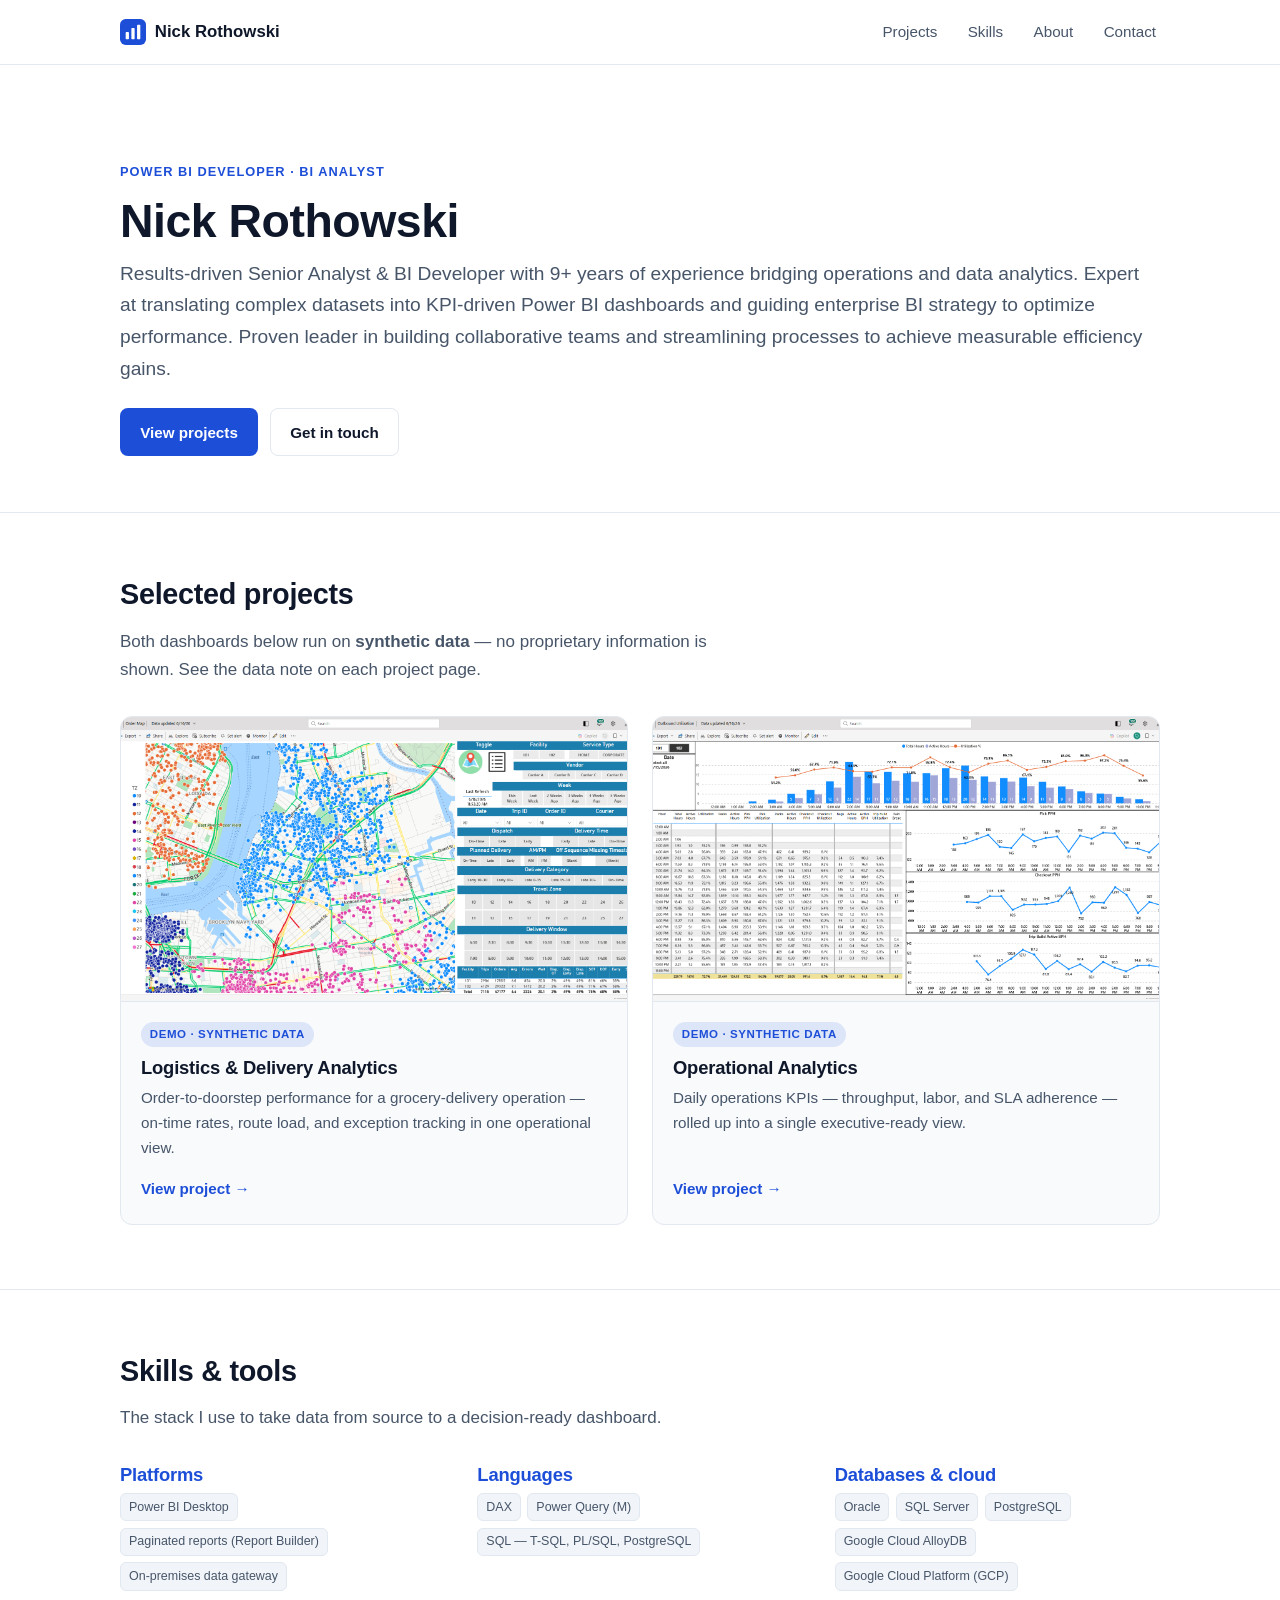
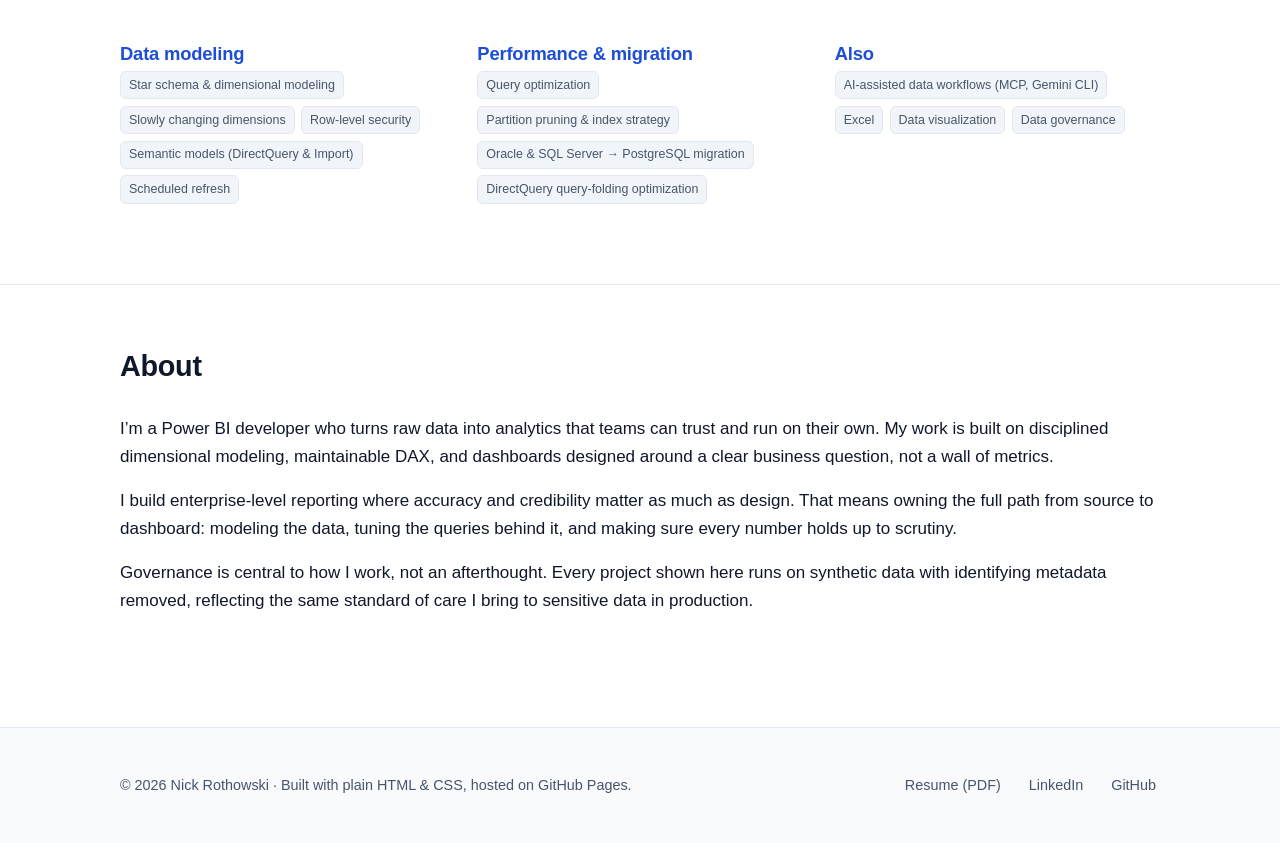
==== commit e203f92e: "Change 'Resume (PDF)' label (drop accent) in footers" ====
--- a/index.html
+++ b/index.html
@@ -196,7 +196,7 @@
     <div class="container">
       <p>&copy; <span id="year">2026</span> Nick Rothowski &middot; Built with plain HTML &amp; CSS, hosted on GitHub Pages.</p>
       <nav class="footer-links" aria-label="Contact and profiles">
-        <a href="assets/Nick-Rothowski-Resume.pdf">Résumé (PDF)</a>
+        <a href="assets/Nick-Rothowski-Resume.pdf">Resume (PDF)</a>
         <a href="https://www.linkedin.com/in/nrothowski" target="_blank" rel="noopener">LinkedIn</a>
         <a href="https://github.com/nrothowski" target="_blank" rel="noopener">GitHub</a>
       </nav>
--- a/css/styles.css
+++ b/css/styles.css
@@ -245,6 +245,7 @@
 @media (max-width: 640px) { .skills-grid { grid-template-columns: 1fr; } }
 
 .prose { max-width: 70ch; }
+#about .prose { max-width: none; }   /* About fills the full column to match Projects & Skills */
 .prose ul { color: var(--muted); padding-left: 1.2rem; }
 .prose li { margin-bottom: .4rem; }
 
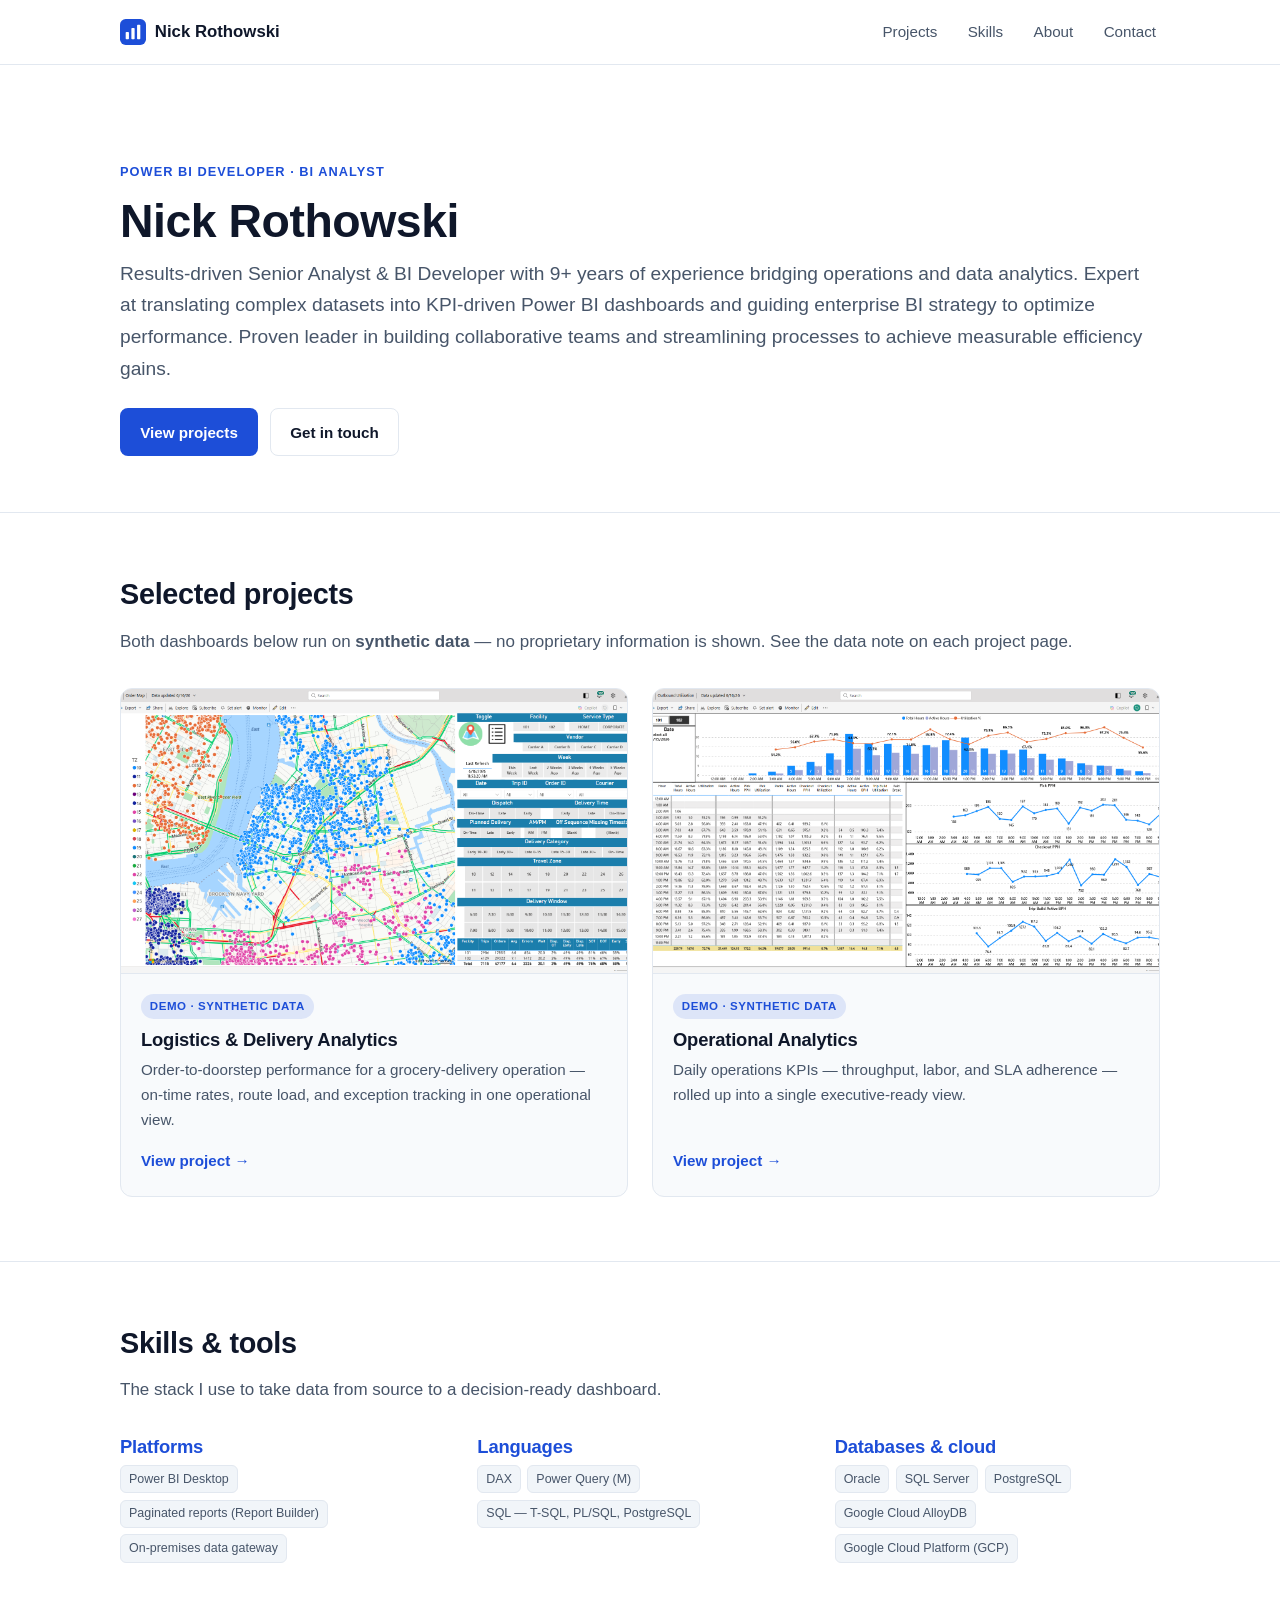
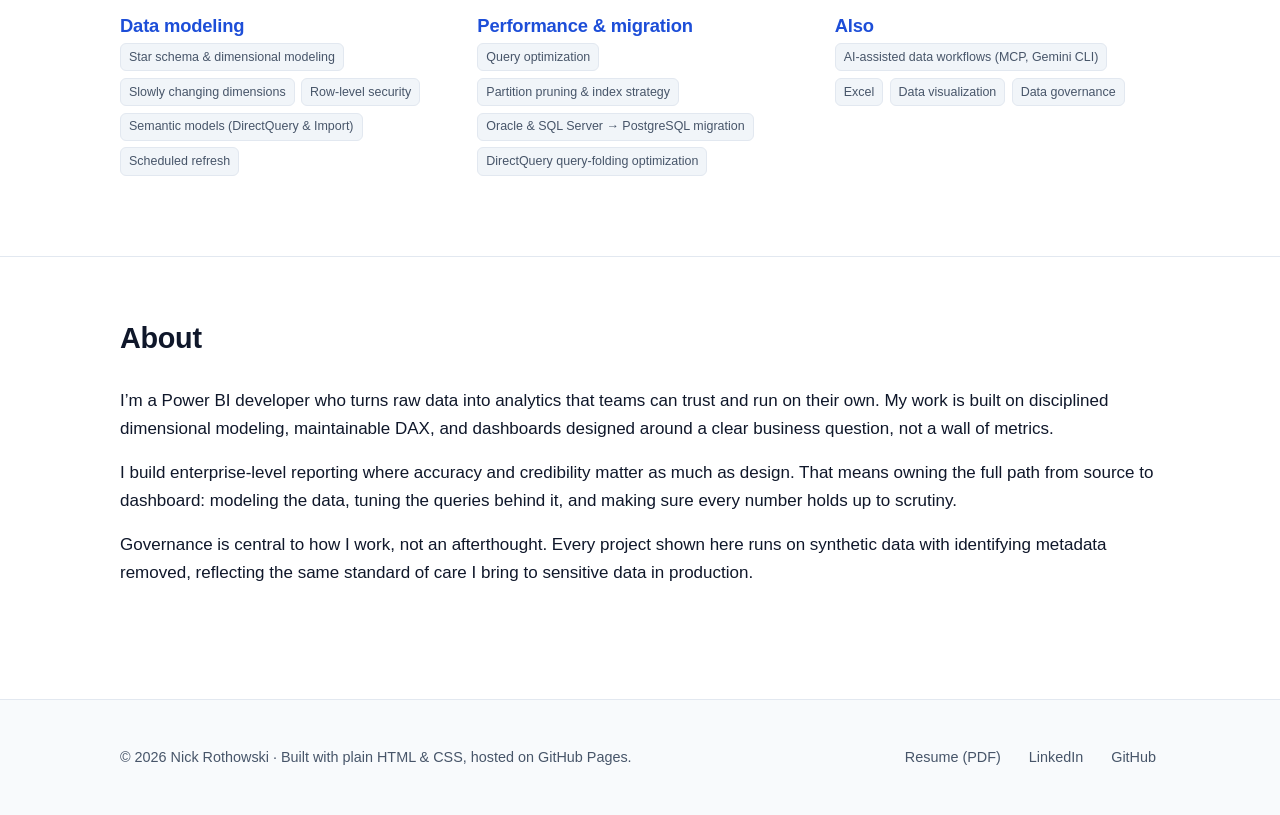
==== commit a8c9a2ee: "Restructure project pages as case studies; full-width text; fix data-note Logistics & operations pag" ====
--- a/index.html
+++ b/index.html
@@ -6,7 +6,7 @@
   <title>Nick Rothowski — Power BI Developer</title>
   <meta name="description" content="Power BI developer building star-schema models, DAX, and decision-ready dashboards for finance and operations teams. Portfolio of analytics projects on synthetic data." />
   <link rel="icon" type="image/svg+xml" href="assets/favicon.svg" />
-  <link rel="stylesheet" href="css/styles.css" />
+  <link rel="stylesheet" href="css/styles.css?v=2" />
 </head>
 <body>
   <a class="skip-link" href="#main">Skip to content</a>
--- a/css/styles.css
+++ b/css/styles.css
@@ -153,7 +153,7 @@
 
 /* Sections ------------------------------------------------------------------- */
 section { padding: clamp(2.5rem, 6vw, 4rem) 0; }
-.section-head { max-width: 65ch; margin-bottom: 2rem; }
+.section-head { max-width: none; margin-bottom: 2rem; }   /* intros span the full content width on every page */
 .section-head p { color: var(--muted); margin: 0; }
 .divider { border: 0; border-top: 1px solid var(--border); margin: 0; }
 
@@ -206,8 +206,6 @@
 
 /* Data & privacy callout ----------------------------------------------------- */
 .data-note {
-  display: flex;
-  gap: .85rem;
   background: var(--note-bg);
   border: 1px solid var(--note-border);
   color: var(--note-text);
@@ -215,14 +213,14 @@
   padding: 1rem 1.15rem;
   margin: 1.5rem 0;
 }
-.data-note svg { flex: none; width: 22px; height: 22px; margin-top: 2px; }
-.data-note strong { display: block; margin-bottom: .15rem; }
+.data-note .note-head { display: flex; align-items: center; gap: .5rem; margin-bottom: .4rem; }
+.data-note svg { flex: none; width: 22px; height: 22px; }
 .data-note p { margin: 0; font-size: .95rem; }
 
 /* Project page --------------------------------------------------------------- */
 .project-hero { padding: clamp(2.5rem, 6vw, 4rem) 0 1rem; }
 .project-hero .eyebrow { color: var(--accent); font-weight: 600; font-size: .85rem; letter-spacing: .04em; }
-.project-hero .lead { font-size: 1.2rem; color: var(--muted); max-width: 65ch; }
+.project-hero .lead { font-size: 1.2rem; color: var(--muted); max-width: none; }
 .back-link { display: inline-block; margin-bottom: 1.25rem; font-size: .92rem; }
 
 .gallery { display: grid; grid-template-columns: repeat(auto-fit, minmax(min(320px, 100%), 1fr)); gap: 1.25rem; }
@@ -244,8 +242,7 @@
 @media (max-width: 880px) { .skills-grid { grid-template-columns: repeat(2, 1fr); } }
 @media (max-width: 640px) { .skills-grid { grid-template-columns: 1fr; } }
 
-.prose { max-width: 70ch; }
-#about .prose { max-width: none; }   /* About fills the full column to match Projects & Skills */
+.prose { max-width: none; }
 .prose ul { color: var(--muted); padding-left: 1.2rem; }
 .prose li { margin-bottom: .4rem; }
 
